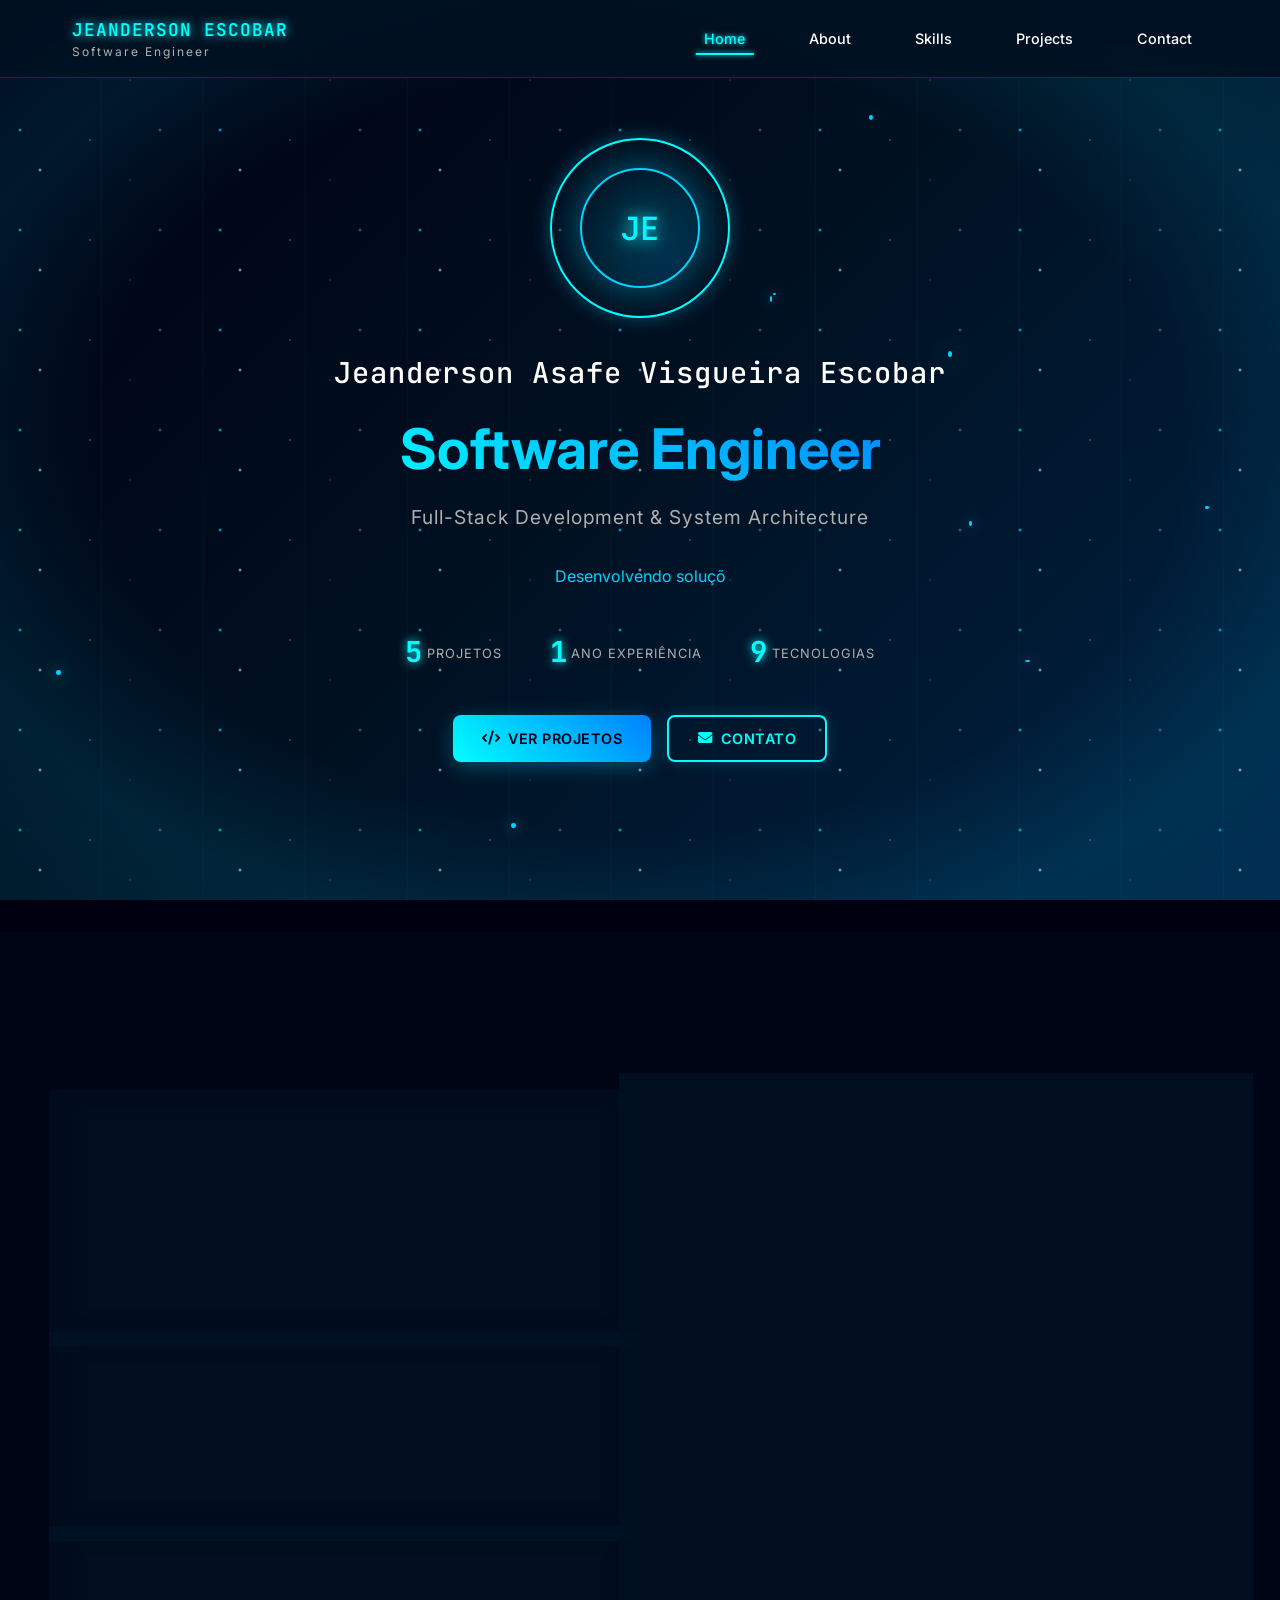
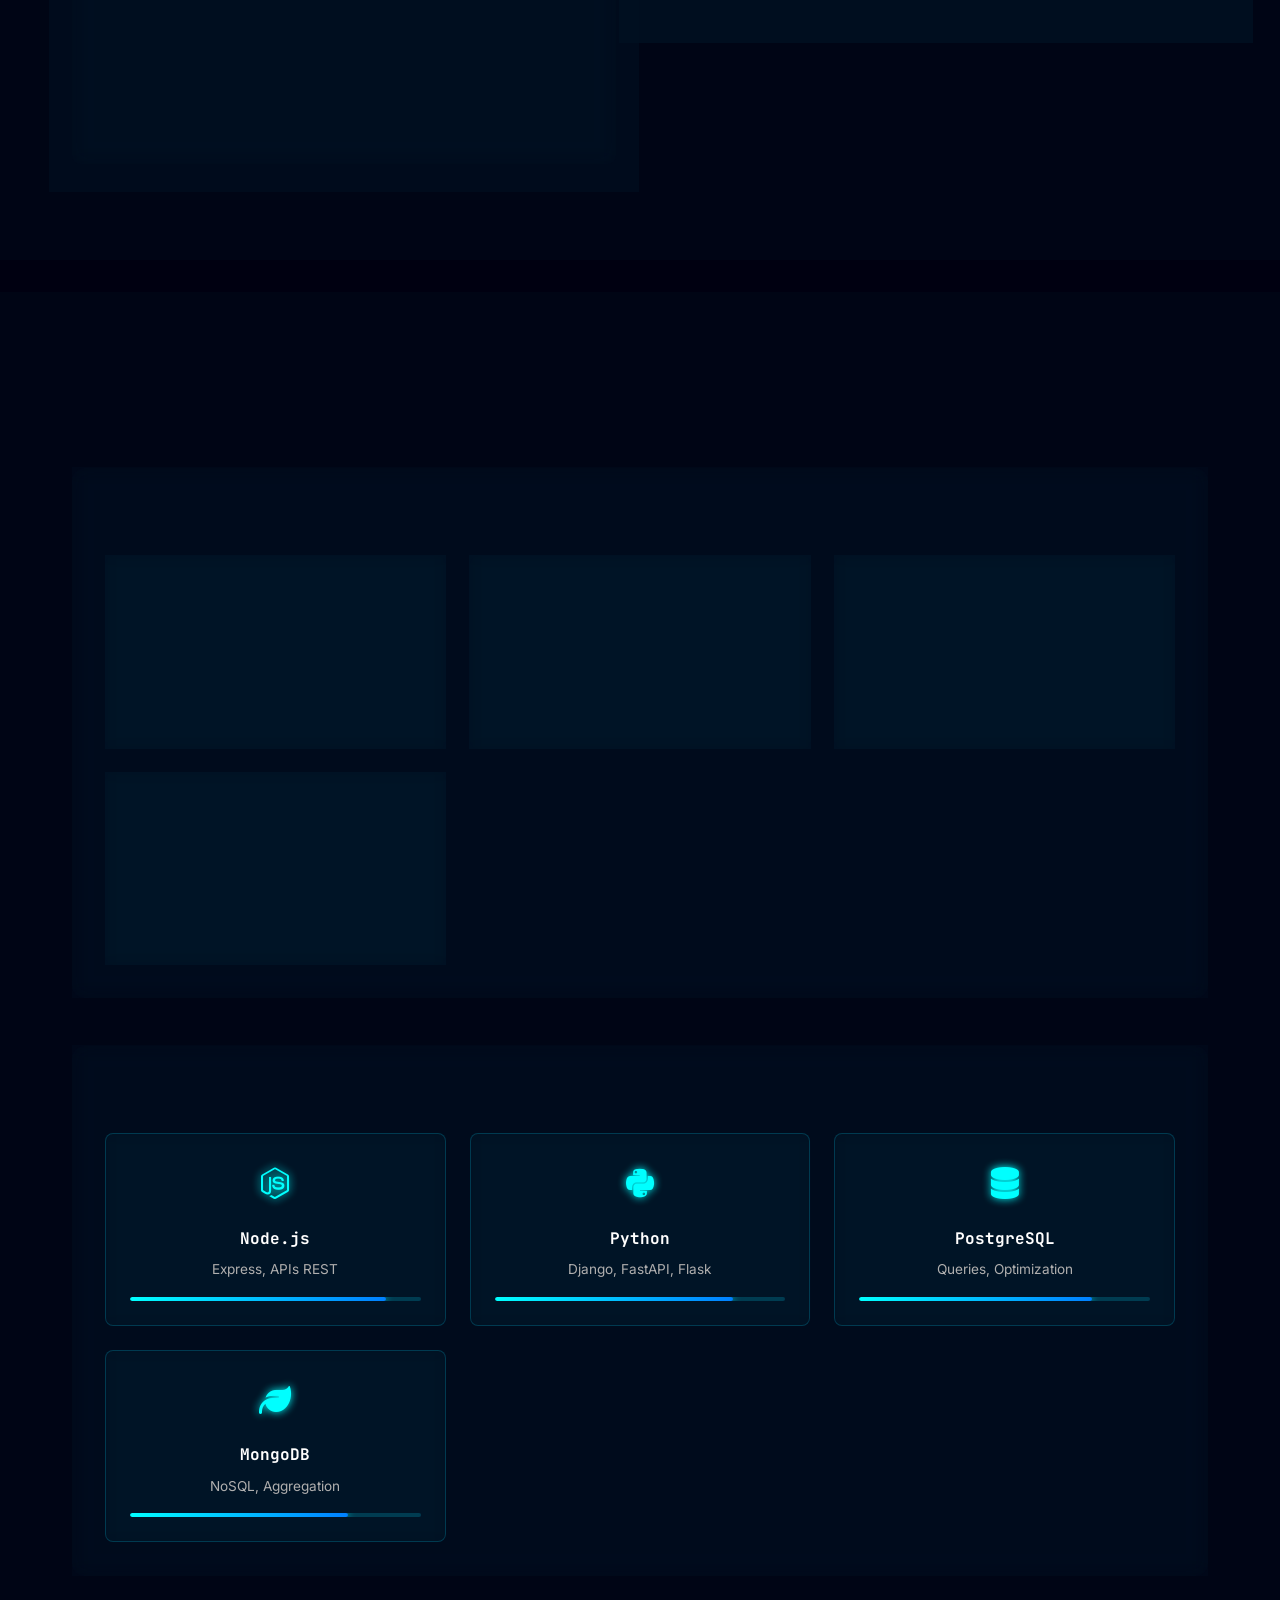
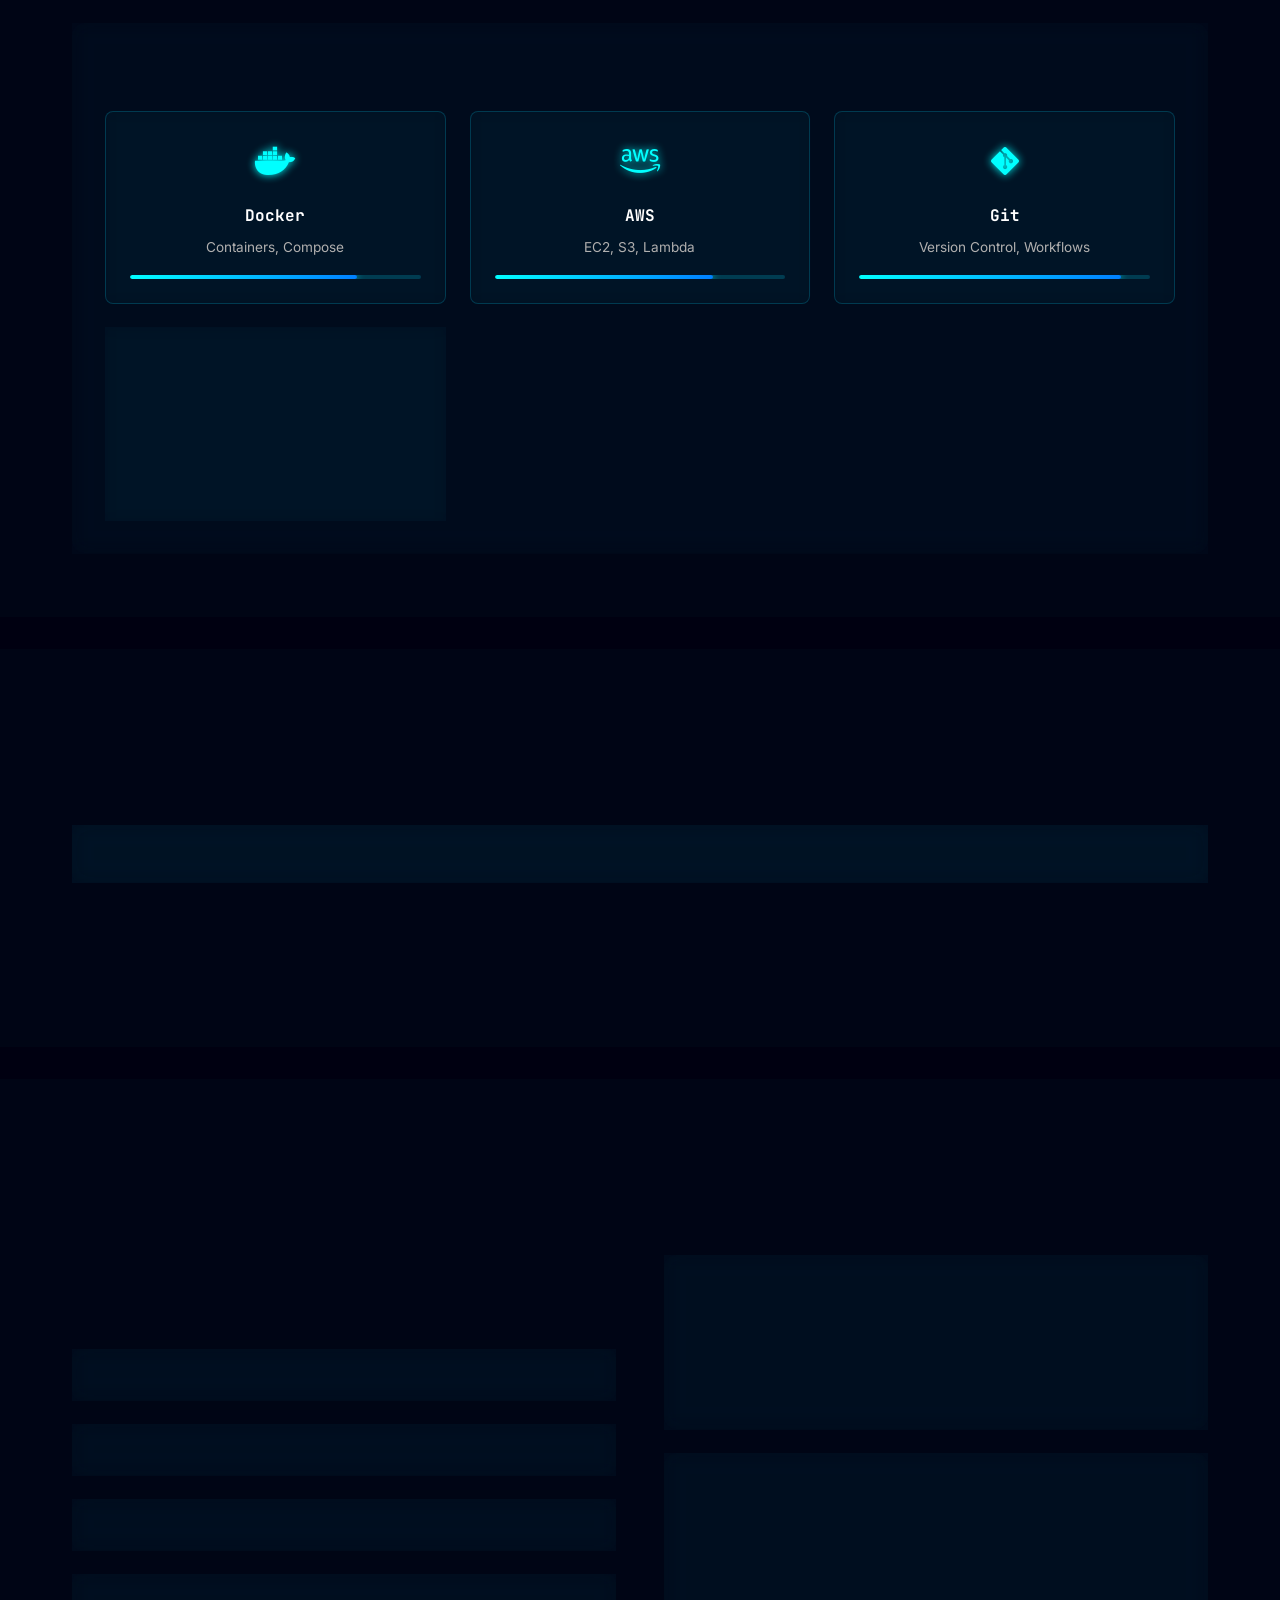
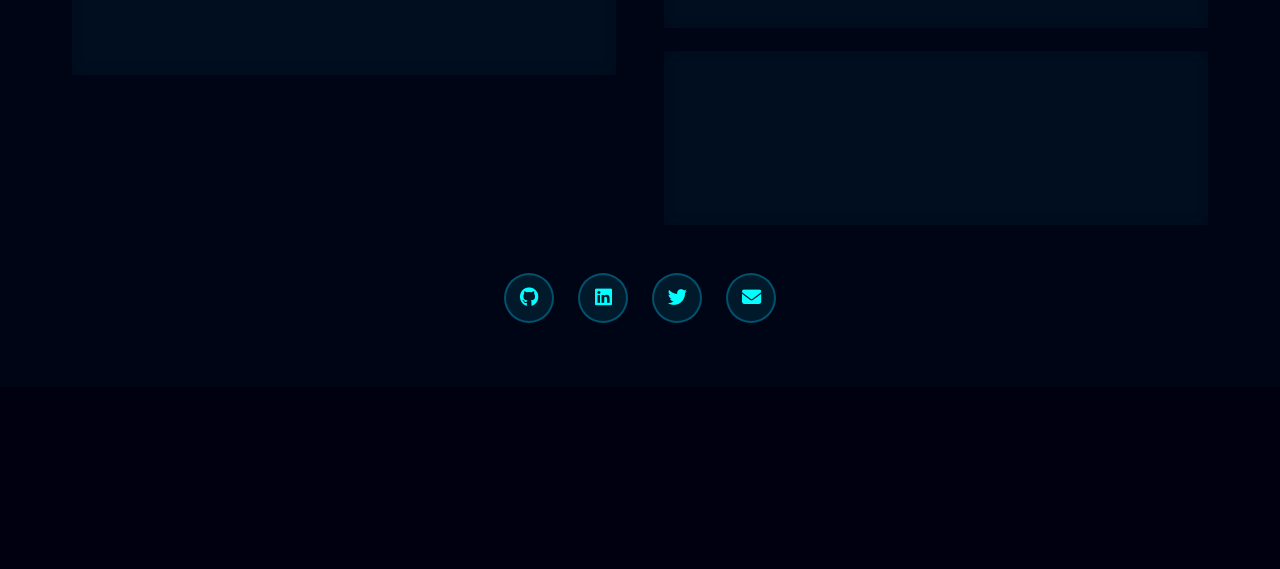
==== index.html @ a7694b0b "portfolio" ====
<!DOCTYPE html>
<html lang="pt-BR">
<head>
    <meta charset="UTF-8">
    <meta name="viewport" content="width=device-width, initial-scale=1.0">
    <title>Jeanderson Escobar - Engenheiro de Software</title>
    <link href="https://fonts.googleapis.com/css2?family=Inter:wght@300;400;500;600;700&family=JetBrains+Mono:wght@400;500;600&display=swap" rel="stylesheet">
    <link rel="stylesheet" href="https://cdnjs.cloudflare.com/ajax/libs/font-awesome/6.4.0/css/all.min.css">
    <link href="https://unpkg.com/aos@2.3.1/dist/aos.css" rel="stylesheet">
    <link rel="stylesheet" href="styles.css">
</head>
<body>
    <!-- Light Speed Background -->
    <div id="light-speed-bg">
        <div class="light-rays"></div>
        <div class="light-particles"></div>
        <div class="speed-lines"></div>
    </div>
    
    <!-- Navigation -->
    <nav class="navbar" id="navbar">
        <div class="nav-container">
            <div class="nav-logo" data-aos="fade-right">
                <span class="logo-text">JEANDERSON ESCOBAR</span>
                <span class="logo-subtitle">Software Engineer</span>
            </div>
            <ul class="nav-menu" id="nav-menu">
                <li><a href="#home" class="nav-link active">Home</a></li>
                <li><a href="#about" class="nav-link">About</a></li>
                <li><a href="#skills" class="nav-link">Skills</a></li>
                <li><a href="#projects" class="nav-link">Projects</a></li>
                <li><a href="#contact" class="nav-link">Contact</a></li>
            </ul>
            <div class="hamburger" id="hamburger">
                <span></span>
                <span></span>
                <span></span>
            </div>
        </div>
    </nav>

    <!-- Hero Section -->
    <section id="home" class="hero">
        <div class="hero-content">
            <div class="hero-avatar" data-aos="zoom-in" data-aos-duration="1000">
                <div class="avatar-ring"></div>
                <div class="avatar-core">JE</div>
                <div class="avatar-glow"></div>
            </div>
            <h1 class="hero-title">
                <span class="hero-name" data-aos="fade-up" data-aos-delay="200">Jeanderson Asafe Visgueira Escobar</span>
                <span class="hero-role" data-aos="fade-up" data-aos-delay="400">Software Engineer</span>
                <span class="hero-specialization" data-aos="fade-up" data-aos-delay="600">Full-Stack Development & System Architecture</span>
            </h1>
            <div class="hero-description" data-aos="fade-up" data-aos-delay="800">
                <p class="typing-text" id="typing-text">Desenvolvendo soluções escaláveis e inovadoras...</p>
            </div>
            <div class="hero-stats" data-aos="fade-up" data-aos-delay="1000">
                <div class="stat-item">
                    <span class="stat-number" data-target="5">0</span>
                    <span class="stat-label">Projetos</span>
                </div>
                <div class="stat-item">
                    <span class="stat-number" data-target="1">0</span>
                    <span class="stat-label">Ano Experiência</span>
                </div>
                <div class="stat-item">
                    <span class="stat-number" data-target="10">0</span>
                    <span class="stat-label">Tecnologias</span>
                </div>
            </div>
            <div class="hero-buttons" data-aos="fade-up" data-aos-delay="1200">
                <button class="btn btn-primary" onclick="scrollToSection('projects')">
                    <i class="fas fa-code"></i>
                    Ver Projetos
                </button>
                <button class="btn btn-secondary" onclick="scrollToSection('contact')">
                    <i class="fas fa-envelope"></i>
                    Contato
                </button>
            </div>
        </div>
    </section>

    <!-- About Section -->
    <section id="about" class="section">
        <div class="container">
            <h2 class="section-title" data-aos="fade-up">Sobre Mim</h2>
            <div class="about-content">
                <div class="about-text">
                    <div class="text-block" data-aos="fade-right" data-aos-delay="100">
                        <h3>Engenheiro de Software</h3>
                        <p> Aluno de Engenharia de Software, com foco em desenvolvimento full-stack e arquitetura de sistemas. Apaixonado por resolver problemas reais por meio de soluções eficientes, escaláveis e bem estruturadas. Em constante evolução, buscando aplicar na prática os conhecimentos adquiridos na graduação.</p>
                    </div>
                    <div class="text-block" data-aos="fade-right" data-aos-delay="200">
                        <h3>Metodologias & Práticas</h3>
                        <p>Aplicação de metodologias ágeis, clean code, design patterns, e princípios SOLID. Experiência com DevOps, CI/CD, testes automatizados e documentação técnica.</p>
                    </div>
                    <div class="text-block" data-aos="fade-right" data-aos-delay="300">
                        <h3>Foco em Qualidade</h3>
                        <ul class="principle-list">
                            <li><i class="fas fa-check"></i> Código limpo e manutenível</li>
                            <li><i class="fas fa-check"></i> Arquitetura escalável</li>
                            <li><i class="fas fa-check"></i> Performance otimizada</li>
                            <li><i class="fas fa-check"></i> Experiência do usuário</li>
                        </ul>
                    </div>
                </div>
                <div class="about-visual" data-aos="fade-left" data-aos-delay="400">
                    <div class="code-preview">
                        <div class="code-header">
                            <div class="code-dots">
                                <span></span>
                                <span></span>
                                <span></span>
                            </div>
                            <span class="code-title">software-engineer.js</span>
                        </div>
                        <div class="code-content">
                            <pre><code>class SoftwareEngineer {
  constructor() {
    this.name = "Jeanderson Escobar";
    this.role = "Full-Stack Developer";
    this.education = "Engenharia de Software";
  }

  getSkills() {
    return [
      "JavaScript", "TypeScript", "Python",
      "React", "Node.js", "Docker",
      "AWS", "PostgreSQL", "MongoDB"
    ];
  }

  buildSolutions() {
    return "Scalable & Efficient Systems";
  }
}</code></pre>
                        </div>
                    </div>
                </div>
            </div>
        </div>
    </section>

    <!-- Skills Section -->
    <section id="skills" class="section">
        <div class="container">
            <h2 class="section-title" data-aos="fade-up">Habilidades Técnicas</h2>
            
            <div class="skills-categories">
                <div class="skill-category" data-aos="fade-up" data-aos-delay="100">
                    <h3 class="category-title">Frontend Development</h3>
                    <div class="skills-grid">
                        <div class="skill-card" data-level="90" data-aos="flip-left" data-aos-delay="200">
                            <div class="skill-icon">
                                <i class="fab fa-js-square"></i>
                            </div>
                            <h4>JavaScript</h4>
                            <p>ES6+, DOM, Async/Await</p>
                            <div class="skill-level">
                                <div class="level-bar" data-level="90"></div>
                            </div>
                        </div>
                        <div class="skill-card" data-level="85" data-aos="flip-left" data-aos-delay="300">
                            <div class="skill-icon">
                                <i class="fab fa-react"></i>
                            </div>
                            <h4>React</h4>
                            <p>Hooks, Context, Redux</p>
                            <div class="skill-level">
                                <div class="level-bar" data-level="85"></div>
                            </div>
                        </div>
                        <div class="skill-card" data-level="80" data-aos="flip-left" data-aos-delay="400">
                            <div class="skill-icon">
                                <i class="fab fa-vuejs"></i>
                            </div>
                            <h4>Vue.js</h4>
                            <p>Composition API, Vuex</p>
                            <div class="skill-level">
                                <div class="level-bar" data-level="80"></div>
                            </div>
                        </div>
                        <div class="skill-card" data-level="85" data-aos="flip-left" data-aos-delay="500">
                            <div class="skill-icon">
                                <i class="fab fa-css3-alt"></i>
                            </div>
                            <h4>CSS/SCSS</h4>
                            <p>Flexbox, Grid, Animations</p>
                            <div class="skill-level">
                                <div class="level-bar" data-level="85"></div>
                            </div>
                        </div>
                    </div>
                </div>

                <div class="skill-category" data-aos="fade-up" data-aos-delay="200">
                    <h3 class="category-title">Backend Development</h3>
                    <div class="skills-grid">
                        <div class="skill-card" data-level="88" data-aos="flip-right" data-aos-delay="300">
                            <div class="skill-icon">
                                <i class="fab fa-node-js"></i>
                            </div>
                            <h4>Node.js</h4>
                            <p>Express, APIs REST</p>
                            <div class="skill-level">
                                <div class="level-bar" data-level="88"></div>
                            </div>
                        </div>
                        <div class="skill-card" data-level="82" data-aos="flip-right" data-aos-delay="400">
                            <div class="skill-icon">
                                <i class="fab fa-python"></i>
                            </div>
                            <h4>Python</h4>
                            <p>Django, FastAPI, Flask</p>
                            <div class="skill-level">
                                <div class="level-bar" data-level="82"></div>
                            </div>
                        </div>
                        <div class="skill-card" data-level="80" data-aos="flip-right" data-aos-delay="500">
                            <div class="skill-icon">
                                <i class="fas fa-database"></i>
                            </div>
                            <h4>PostgreSQL</h4>
                            <p>Queries, Optimization</p>
                            <div class="skill-level">
                                <div class="level-bar" data-level="80"></div>
                            </div>
                        </div>
                        <div class="skill-card" data-level="75" data-aos="flip-right" data-aos-delay="600">
                            <div class="skill-icon">
                                <i class="fas fa-leaf"></i>
                            </div>
                            <h4>MongoDB</h4>
                            <p>NoSQL, Aggregation</p>
                            <div class="skill-level">
                                <div class="level-bar" data-level="75"></div>
                            </div>
                        </div>
                    </div>
                </div>

                <div class="skill-category" data-aos="fade-up" data-aos-delay="300">
                    <h3 class="category-title">DevOps & Tools</h3>
                    <div class="skills-grid">
                        <div class="skill-card" data-level="78" data-aos="zoom-in" data-aos-delay="400">
                            <div class="skill-icon">
                                <i class="fab fa-docker"></i>
                            </div>
                            <h4>Docker</h4>
                            <p>Containers, Compose</p>
                            <div class="skill-level">
                                <div class="level-bar" data-level="78"></div>
                            </div>
                        </div>
                        <div class="skill-card" data-level="75" data-aos="zoom-in" data-aos-delay="500">
                            <div class="skill-icon">
                                <i class="fab fa-aws"></i>
                            </div>
                            <h4>AWS</h4>
                            <p>EC2, S3, Lambda</p>
                            <div class="skill-level">
                                <div class="level-bar" data-level="75"></div>
                            </div>
                        </div>
                        <div class="skill-card" data-level="90" data-aos="zoom-in" data-aos-delay="600">
                            <div class="skill-icon">
                                <i class="fab fa-git-alt"></i>
                            </div>
                            <h4>Git</h4>
                            <p>Version Control, Workflows</p>
                            <div class="skill-level">
                                <div class="level-bar" data-level="90"></div>
                            </div>
                        </div>
                        <div class="skill-card" data-level="70" data-aos="zoom-in" data-aos-delay="700">
                            <div class="skill-icon">
                                <i class="fas fa-cogs"></i>
                            </div>
                            <h4>CI/CD</h4>
                            <p>GitHub Actions, Jenkins</p>
                            <div class="skill-level">
                                <div class="level-bar" data-level="70"></div>
                            </div>
                        </div>
                    </div>
                </div>
            </div>
        </div>
    </section>

    <!-- Projects Section -->
    <section id="projects" class="section">
        <div class="container">
            <h2 class="section-title" data-aos="fade-up">Meus Projetos</h2>
            
            <div class="github-status" id="github-status" data-aos="fade-up" data-aos-delay="100">
                <div class="status-indicator">
                    <i class="fab fa-github"></i>
                    <span id="status-text">🚀 Conectando com o GitHub...</span>
                </div>
            </div>

            <div class="project-filters" data-aos="fade-up" data-aos-delay="200">
                <button class="filter-btn active" data-filter="all">Todos os Projetos</button>
                <div id="language-filters"></div>
            </div>

            <div class="projects-grid" id="projects-grid">
                <!-- Projects will be loaded here -->
            </div>

            <div class="loading-spinner" id="loading-spinner">
                <div class="spinner"></div>
                <p>Carregando projetos...</p>
            </div>
        </div>
    </section>

    <!-- Contact Section -->
    <section id="contact" class="section">
        <div class="container">
            <h2 class="section-title" data-aos="fade-up">Entre em Contato</h2>
            <div class="contact-content">
                <div class="contact-form-container" data-aos="fade-right" data-aos-delay="200">
                    <div class="form-header">
                        <h3>Vamos conversar sobre seu projeto</h3>
                        <p>Estou sempre interessado em novos desafios e oportunidades de colaboração.</p>
                    </div>
                    <form class="contact-form" id="contact-form">
                        <div class="form-group">
                            <input type="text" id="name" name="name" required>
                            <label for="name">Nome</label>
                            <div class="input-glow"></div>
                        </div>
                        <div class="form-group">
                            <input type="email" id="email" name="email" required>
                            <label for="email">Email</label>
                            <div class="input-glow"></div>
                        </div>
                        <div class="form-group">
                            <input type="text" id="subject" name="subject" required>
                            <label for="subject">Assunto</label>
                            <div class="input-glow"></div>
                        </div>
                        <div class="form-group">
                            <textarea id="message" name="message" required></textarea>
                            <label for="message">Mensagem</label>
                            <div class="input-glow"></div>
                        </div>
                        <button type="submit" class="btn btn-primary">
                            <i class="fas fa-paper-plane"></i>
                            Enviar Mensagem
                        </button>
                    </form>
                </div>
                <div class="contact-info" data-aos="fade-left" data-aos-delay="400">
                    <div class="contact-card" data-aos="zoom-in" data-aos-delay="500">
                        <div class="card-icon">
                            <i class="fas fa-envelope"></i>
                        </div>
                        <h4>Email</h4>
                        <p>jeandersonescobar14@email.com</p>
                    </div>
                    <div class="contact-card" data-aos="zoom-in" data-aos-delay="600">
                        <div class="card-icon">
                            <i class="fas fa-map-marker-alt"></i>
                        </div>
                        <h4>Localização</h4>
                        <p>Teresina, PI Brasil</p>
                    </div>
                    <div class="contact-card" data-aos="zoom-in" data-aos-delay="700">
                        <div class="card-icon">
                            <i class="fas fa-clock"></i>
                        </div>
                        <h4>Disponibilidade</h4>
                        <p>Segunda a Sexta, 9h às 18h</p>
                    </div>
                </div>
            </div>
            <div class="social-links" data-aos="fade-up" data-aos-delay="800">
                <a href="#" class="social-link" title="GitHub">
                    <i class="fab fa-github"></i>
                </a>
                <a href="#" class="social-link" title="LinkedIn">
                    <i class="fab fa-linkedin"></i>
                </a>
                <a href="#" class="social-link" title="Twitter">
                    <i class="fab fa-twitter"></i>
                </a>
                <a href="#" class="social-link" title="Email">
                    <i class="fas fa-envelope"></i>
                </a>
            </div>
        </div>
    </section>

    <!-- Footer -->
    <footer class="footer" data-aos="fade-up">
        <div class="container">
            <p>&copy; 2024 Jeanderson Escobar. Todos os direitos reservados.</p>
        </div>
    </footer>

    <!-- Scripts -->
    <script src="https://unpkg.com/aos@2.3.1/dist/aos.js"></script>
    <script src="script.js"></script>
</body>
</html>
---- styles.css ----
/* Reset and Base Styles */
* {
  margin: 0;
  padding: 0;
  box-sizing: border-box;
}

:root {
  --primary-blue: #00d4ff;
  --secondary-blue: #0099cc;
  --dark-blue: #001122;
  --neon-blue: #00ffff;
  --electric-blue: #0080ff;
  --deep-space: #000011;
  --star-white: #ffffff;
  --light-speed: #ffffff;
  --speed-gradient: linear-gradient(135deg, #000011 0%, #001122 50%, #002244 100%);
  --text-primary: #ffffff;
  --text-secondary: #b0b0b0;
  --text-accent: #00d4ff;
}

html {
  scroll-behavior: smooth;
}

body {
  font-family: "Inter", sans-serif;
  background: var(--deep-space);
  color: var(--text-primary);
  overflow-x: hidden;
  line-height: 1.6;
  font-size: 16px;
  position: relative;
}

/* Light Speed Background */
#light-speed-bg {
  position: fixed;
  top: 0;
  left: 0;
  width: 100%;
  height: 100%;
  z-index: -1;
  background: var(--speed-gradient);
  overflow: hidden;
}

.light-rays {
  position: absolute;
  top: 50%;
  left: 50%;
  width: 200%;
  height: 200%;
  transform: translate(-50%, -50%);
  background: radial-gradient(
    ellipse at center,
    transparent 0%,
    transparent 30%,
    rgba(0, 212, 255, 0.1) 40%,
    transparent 70%
  );
  animation: lightRaysPulse 4s ease-in-out infinite alternate;
}

@keyframes lightRaysPulse {
  0% {
    transform: translate(-50%, -50%) scale(1) rotate(0deg);
    opacity: 0.3;
  }
  100% {
    transform: translate(-50%, -50%) scale(1.2) rotate(180deg);
    opacity: 0.8;
  }
}

.light-particles {
  position: absolute;
  width: 100%;
  height: 100%;
  background-image: radial-gradient(2px 2px at 20px 30px, #00d4ff, transparent),
    radial-gradient(2px 2px at 40px 70px, rgba(255, 255, 255, 0.8), transparent),
    radial-gradient(1px 1px at 90px 40px, #00ffff, transparent),
    radial-gradient(1px 1px at 130px 80px, rgba(0, 212, 255, 0.6), transparent),
    radial-gradient(2px 2px at 160px 30px, rgba(255, 255, 255, 0.4), transparent);
  background-repeat: repeat;
  background-size: 200px 100px;
  animation: lightParticlesMove 20s linear infinite;
}

@keyframes lightParticlesMove {
  0% {
    transform: translateX(-200px) translateY(-100px);
  }
  100% {
    transform: translateX(calc(100vw + 200px)) translateY(calc(100vh + 100px));
  }
}

.speed-lines {
  position: absolute;
  width: 100%;
  height: 100%;
  background: repeating-linear-gradient(
    90deg,
    transparent,
    transparent 100px,
    rgba(0, 212, 255, 0.03) 101px,
    rgba(0, 212, 255, 0.03) 102px
  );
  animation: speedLinesMove 2s linear infinite;
}

@keyframes speedLinesMove {
  0% {
    transform: translateX(-100px);
  }
  100% {
    transform: translateX(100px);
  }
}

/* Light Speed Effects */
.light-streak {
  position: absolute;
  width: 2px;
  height: 100px;
  background: linear-gradient(to bottom, transparent, #00d4ff, transparent);
  animation: lightStreak 1s linear infinite;
}

@keyframes lightStreak {
  0% {
    transform: translateX(-100vw) translateY(-50px) rotate(45deg);
    opacity: 0;
  }
  50% {
    opacity: 1;
  }
  100% {
    transform: translateX(100vw) translateY(50px) rotate(45deg);
    opacity: 0;
  }
}

/* Navigation */
.navbar {
  position: fixed;
  top: 0;
  width: 100%;
  background: rgba(0, 17, 34, 0.95);
  backdrop-filter: blur(20px);
  border-bottom: 1px solid rgba(0, 212, 255, 0.2);
  z-index: 1000;
  transition: all 0.3s ease;
}

.navbar.scrolled {
  background: rgba(0, 17, 34, 0.98);
  box-shadow: 0 5px 30px rgba(0, 212, 255, 0.1);
}

.nav-container {
  max-width: 1200px;
  margin: 0 auto;
  padding: 1rem 2rem;
  display: flex;
  justify-content: space-between;
  align-items: center;
}

.nav-logo {
  display: flex;
  flex-direction: column;
  align-items: flex-start;
}

.logo-text {
  font-family: "JetBrains Mono", monospace;
  font-size: 1.1rem;
  font-weight: 600;
  color: var(--neon-blue);
  text-shadow: 0 0 10px var(--neon-blue);
  letter-spacing: 1px;
}

.logo-subtitle {
  font-size: 0.75rem;
  color: var(--text-secondary);
  letter-spacing: 2px;
  margin-top: -2px;
}

.nav-menu {
  display: flex;
  list-style: none;
  gap: 2rem;
}

.nav-link {
  color: var(--text-primary);
  text-decoration: none;
  font-weight: 500;
  font-size: 0.9rem;
  position: relative;
  transition: all 0.3s ease;
  padding: 0.5rem 1rem;
}

.nav-link:hover,
.nav-link.active {
  color: var(--neon-blue);
  text-shadow: 0 0 5px var(--neon-blue);
}

.nav-link::after {
  content: "";
  position: absolute;
  bottom: 0;
  left: 50%;
  width: 0;
  height: 2px;
  background: var(--neon-blue);
  transition: all 0.3s ease;
  transform: translateX(-50%);
  box-shadow: 0 0 5px var(--neon-blue);
}

.nav-link:hover::after,
.nav-link.active::after {
  width: 80%;
}

.hamburger {
  display: none;
  flex-direction: column;
  cursor: pointer;
}

.hamburger span {
  width: 25px;
  height: 2px;
  background: var(--neon-blue);
  margin: 3px 0;
  transition: 0.3s;
  box-shadow: 0 0 5px var(--neon-blue);
}

/* Hero Section */
.hero {
  min-height: 100vh;
  display: flex;
  align-items: center;
  justify-content: center;
  position: relative;
  background: transparent;
}

.hero-content {
  text-align: center;
  max-width: 900px;
  padding: 0 2rem;
  z-index: 2;
}

.hero-avatar {
  position: relative;
  width: 180px;
  height: 180px;
  margin: 0 auto 2rem;
}

.avatar-ring {
  position: absolute;
  top: 0;
  left: 0;
  width: 100%;
  height: 100%;
  border: 2px solid var(--neon-blue);
  border-radius: 50%;
  animation: rotate 10s linear infinite;
  box-shadow: 0 0 20px rgba(0, 212, 255, 0.3);
}

.avatar-core {
  position: absolute;
  top: 50%;
  left: 50%;
  transform: translate(-50%, -50%);
  width: 120px;
  height: 120px;
  background: var(--speed-gradient);
  border-radius: 50%;
  display: flex;
  align-items: center;
  justify-content: center;
  font-family: "JetBrains Mono", monospace;
  font-size: 2rem;
  font-weight: 600;
  color: var(--neon-blue);
  text-shadow: 0 0 15px var(--neon-blue);
  border: 2px solid var(--primary-blue);
  box-shadow: 0 0 30px rgba(0, 212, 255, 0.3);
}

.avatar-glow {
  position: absolute;
  top: -10px;
  left: -10px;
  width: calc(100% + 20px);
  height: calc(100% + 20px);
  border-radius: 50%;
  background: radial-gradient(circle, rgba(0, 212, 255, 0.2) 0%, transparent 70%);
  animation: avatarGlow 3s ease-in-out infinite alternate;
}

@keyframes avatarGlow {
  0% {
    transform: scale(1);
    opacity: 0.5;
  }
  100% {
    transform: scale(1.1);
    opacity: 0.8;
  }
}

@keyframes rotate {
  from {
    transform: rotate(0deg);
  }
  to {
    transform: rotate(360deg);
  }
}

.hero-title {
  margin-bottom: 1.5rem;
}

.hero-name {
  display: block;
  font-family: "JetBrains Mono", monospace;
  font-size: clamp(1.2rem, 3vw, 1.8rem);
  font-weight: 500;
  color: var(--text-primary);
  margin-bottom: 0.5rem;
  letter-spacing: 1px;
}

.hero-role {
  display: block;
  font-size: clamp(2rem, 5vw, 3.5rem);
  font-weight: 700;
  background: linear-gradient(45deg, var(--neon-blue), var(--electric-blue));
  -webkit-background-clip: text;
  -webkit-text-fill-color: transparent;
  background-clip: text;
  margin-bottom: 0.5rem;
  animation: titleGlow 3s ease-in-out infinite alternate;
}

.hero-specialization {
  display: block;
  font-size: clamp(0.9rem, 2vw, 1.2rem);
  color: var(--text-secondary);
  font-weight: 400;
  letter-spacing: 1px;
}

@keyframes titleGlow {
  0% {
    filter: brightness(1);
  }
  100% {
    filter: brightness(1.2);
  }
}

.hero-description {
  margin-bottom: 2rem;
  height: 40px;
  display: flex;
  align-items: center;
  justify-content: center;
}

.typing-text {
  font-size: 1rem;
  color: var(--text-accent);
  min-height: 1.5em;
}

.hero-stats {
  display: flex;
  justify-content: center;
  gap: 3rem;
  margin-bottom: 2.5rem;
}

.stat-item {
  text-align: center;
}

.stat-number {
  display: block;
  font-family: "JetBrains Mono", monospace;
  font-size: 1.8rem;
  font-weight: 700;
  color: var(--neon-blue);
  text-shadow: 0 0 10px var(--neon-blue);
}

.stat-label {
  display: block;
  font-size: 0.8rem;
  color: var(--text-secondary);
  text-transform: uppercase;
  letter-spacing: 1px;
  margin-top: 0.25rem;
}

.hero-buttons {
  display: flex;
  gap: 1rem;
  justify-content: center;
  flex-wrap: wrap;
}

.btn {
  padding: 0.8rem 1.8rem;
  border: none;
  border-radius: 8px;
  font-family: "Inter", sans-serif;
  font-weight: 600;
  font-size: 0.9rem;
  text-transform: uppercase;
  letter-spacing: 0.5px;
  cursor: pointer;
  transition: all 0.3s ease;
  position: relative;
  overflow: hidden;
  display: flex;
  align-items: center;
  gap: 0.5rem;
  text-decoration: none;
}

.btn-primary {
  background: linear-gradient(45deg, var(--neon-blue), var(--electric-blue));
  color: var(--deep-space);
  box-shadow: 0 5px 20px rgba(0, 212, 255, 0.3);
}

.btn-primary:hover {
  transform: translateY(-2px);
  box-shadow: 0 8px 25px rgba(0, 212, 255, 0.4);
}

.btn-secondary {
  background: transparent;
  color: var(--neon-blue);
  border: 2px solid var(--neon-blue);
  box-shadow: 0 0 15px rgba(0, 212, 255, 0.2);
}

.btn-secondary:hover {
  background: var(--neon-blue);
  color: var(--deep-space);
  box-shadow: 0 0 20px rgba(0, 212, 255, 0.4);
}

/* Sections */
.section {
  padding: 4rem 0;
  position: relative;
  background: rgba(0, 17, 34, 0.3);
  backdrop-filter: blur(10px);
  margin: 2rem 0;
}

.container {
  max-width: 1200px;
  margin: 0 auto;
  padding: 0 2rem;
}

.section-title {
  text-align: center;
  margin-bottom: 3rem;
  font-family: "JetBrains Mono", monospace;
  font-size: clamp(1.8rem, 3.5vw, 2.5rem);
  font-weight: 600;
  background: linear-gradient(45deg, var(--neon-blue), var(--electric-blue));
  -webkit-background-clip: text;
  -webkit-text-fill-color: transparent;
  background-clip: text;
}

/* About Section */
.about-content {
  display: grid;
  grid-template-columns: 1fr 1fr;
  gap: 3rem;
  align-items: start;
}

.text-block {
  margin-bottom: 2rem;
  padding: 1.5rem;
  background: rgba(0, 212, 255, 0.03);
  border-left: 3px solid var(--neon-blue);
  border-radius: 8px;
  box-shadow: 0 5px 15px rgba(0, 212, 255, 0.05);
  backdrop-filter: blur(10px);
}

.text-block h3 {
  font-family: "JetBrains Mono", monospace;
  color: var(--neon-blue);
  margin-bottom: 0.8rem;
  font-size: 1.1rem;
  font-weight: 600;
}

.text-block p {
  color: var(--text-secondary);
  line-height: 1.6;
  font-size: 0.95rem;
}

.principle-list {
  list-style: none;
  padding: 0;
}

.principle-list li {
  margin: 0.6rem 0;
  display: flex;
  align-items: center;
  gap: 0.8rem;
  color: var(--text-secondary);
  font-size: 0.9rem;
}

.principle-list i {
  color: var(--neon-blue);
  text-shadow: 0 0 5px var(--neon-blue);
  font-size: 0.8rem;
}

/* Code Preview */
.code-preview {
  background: rgba(0, 17, 34, 0.8);
  border-radius: 12px;
  overflow: hidden;
  border: 1px solid rgba(0, 212, 255, 0.2);
  box-shadow: 0 10px 30px rgba(0, 212, 255, 0.1);
  backdrop-filter: blur(15px);
}

.code-header {
  background: rgba(0, 212, 255, 0.1);
  padding: 0.8rem 1rem;
  display: flex;
  align-items: center;
  gap: 1rem;
}

.code-dots {
  display: flex;
  gap: 0.4rem;
}

.code-dots span {
  width: 8px;
  height: 8px;
  border-radius: 50%;
  background: var(--text-secondary);
}

.code-dots span:nth-child(1) {
  background: #ff5f56;
}
.code-dots span:nth-child(2) {
  background: #ffbd2e;
}
.code-dots span:nth-child(3) {
  background: #27ca3f;
}

.code-title {
  font-family: "JetBrains Mono", monospace;
  font-size: 0.8rem;
  color: var(--text-secondary);
}

.code-content {
  padding: 1.5rem;
}

.code-content pre {
  margin: 0;
  font-family: "JetBrains Mono", monospace;
  font-size: 0.8rem;
  line-height: 1.5;
  color: var(--text-primary);
}

/* Skills Section */
.skills-categories {
  display: flex;
  flex-direction: column;
  gap: 3rem;
}

.skill-category {
  background: rgba(0, 212, 255, 0.02);
  border-radius: 12px;
  padding: 2rem;
  border: 1px solid rgba(0, 212, 255, 0.1);
  backdrop-filter: blur(10px);
}

.category-title {
  font-family: "JetBrains Mono", monospace;
  font-size: 1.2rem;
  color: var(--neon-blue);
  margin-bottom: 1.5rem;
  text-align: center;
}

.skills-grid {
  display: grid;
  grid-template-columns: repeat(auto-fit, minmax(250px, 1fr));
  gap: 1.5rem;
}

.skill-card {
  background: rgba(0, 212, 255, 0.03);
  border: 1px solid rgba(0, 212, 255, 0.2);
  border-radius: 8px;
  padding: 1.5rem;
  text-align: center;
  transition: all 0.3s ease;
  backdrop-filter: blur(10px);
}

.skill-card:hover {
  transform: translateY(-3px);
  box-shadow: 0 10px 25px rgba(0, 212, 255, 0.15);
  border-color: var(--neon-blue);
}

.skill-card .skill-icon {
  font-size: 2rem;
  color: var(--neon-blue);
  margin-bottom: 1rem;
  text-shadow: 0 0 8px var(--neon-blue);
}

.skill-card h4 {
  font-family: "JetBrains Mono", monospace;
  color: var(--text-primary);
  margin-bottom: 0.5rem;
  font-size: 1rem;
}

.skill-card p {
  color: var(--text-secondary);
  font-size: 0.85rem;
  margin-bottom: 1rem;
}

.skill-level {
  width: 100%;
  height: 4px;
  background: rgba(0, 212, 255, 0.2);
  border-radius: 2px;
  overflow: hidden;
}

.level-bar {
  height: 100%;
  background: linear-gradient(90deg, var(--neon-blue), var(--electric-blue));
  border-radius: 2px;
  width: 0;
  transition: width 2s ease;
  box-shadow: 0 0 8px var(--neon-blue);
}

/* Projects Section */
.github-status {
  text-align: center;
  margin-bottom: 2rem;
  padding: 1rem;
  background: rgba(0, 212, 255, 0.05);
  border-radius: 8px;
  border: 1px solid rgba(0, 212, 255, 0.2);
  backdrop-filter: blur(10px);
}

.status-indicator {
  display: flex;
  align-items: center;
  justify-content: center;
  gap: 1rem;
  color: var(--neon-blue);
  font-size: 0.9rem;
}

.project-filters {
  display: flex;
  justify-content: center;
  gap: 1rem;
  margin-bottom: 2rem;
  flex-wrap: wrap;
}

.filter-btn {
  padding: 0.6rem 1.2rem;
  background: transparent;
  color: var(--primary-blue);
  border: 1px solid var(--primary-blue);
  border-radius: 20px;
  cursor: pointer;
  transition: all 0.3s ease;
  font-family: "Inter", sans-serif;
  font-size: 0.85rem;
  font-weight: 500;
}

.filter-btn:hover,
.filter-btn.active {
  background: var(--neon-blue);
  color: var(--deep-space);
  box-shadow: 0 0 15px rgba(0, 212, 255, 0.3);
}

.projects-grid {
  display: grid;
  grid-template-columns: repeat(auto-fit, minmax(320px, 1fr));
  gap: 1.5rem;
}

.project-card {
  background: rgba(0, 212, 255, 0.03);
  border: 1px solid rgba(0, 212, 255, 0.2);
  border-radius: 12px;
  padding: 1.5rem;
  transition: all 0.3s ease;
  position: relative;
  overflow: hidden;
  backdrop-filter: blur(10px);
}

.project-card:hover {
  transform: translateY(-5px);
  box-shadow: 0 15px 30px rgba(0, 212, 255, 0.2);
  border-color: var(--neon-blue);
}

.project-header {
  display: flex;
  justify-content: space-between;
  align-items: flex-start;
  margin-bottom: 1rem;
}

.project-title {
  font-family: "JetBrains Mono", monospace;
  color: var(--neon-blue);
  font-size: 1.1rem;
  margin-bottom: 0.5rem;
  font-weight: 600;
}

.project-links {
  display: flex;
  gap: 0.5rem;
}

.project-link {
  padding: 0.4rem;
  background: rgba(0, 212, 255, 0.2);
  border-radius: 6px;
  color: var(--neon-blue);
  text-decoration: none;
  transition: all 0.3s ease;
  font-size: 0.9rem;
}

.project-link:hover {
  background: var(--neon-blue);
  color: var(--deep-space);
  box-shadow: 0 0 10px var(--neon-blue);
}

.project-description {
  color: var(--text-secondary);
  margin-bottom: 1rem;
  line-height: 1.6;
  font-size: 0.9rem;
}

.project-topics {
  display: flex;
  flex-wrap: wrap;
  gap: 0.4rem;
  margin-bottom: 1rem;
}

.topic-tag {
  padding: 0.2rem 0.6rem;
  background: rgba(0, 212, 255, 0.2);
  color: var(--neon-blue);
  border-radius: 12px;
  font-size: 0.75rem;
  border: 1px solid rgba(0, 212, 255, 0.3);
}

.project-stats {
  display: flex;
  justify-content: space-between;
  align-items: center;
  font-size: 0.8rem;
  color: var(--text-secondary);
}

.project-meta {
  display: flex;
  gap: 1rem;
}

.stat-item {
  display: flex;
  align-items: center;
  gap: 0.3rem;
}

.language-indicator {
  display: flex;
  align-items: center;
  gap: 0.5rem;
}

.language-dot {
  width: 10px;
  height: 10px;
  border-radius: 50%;
}

.loading-spinner {
  text-align: center;
  padding: 3rem;
  color: var(--primary-blue);
}

.spinner {
  width: 40px;
  height: 40px;
  border: 3px solid rgba(0, 212, 255, 0.3);
  border-top: 3px solid var(--neon-blue);
  border-radius: 50%;
  animation: spin 1s linear infinite;
  margin: 0 auto 1rem;
  box-shadow: 0 0 15px rgba(0, 212, 255, 0.2);
}

@keyframes spin {
  0% {
    transform: rotate(0deg);
  }
  100% {
    transform: rotate(360deg);
  }
}

/* Contact Section */
.contact-content {
  display: grid;
  grid-template-columns: 1fr 1fr;
  gap: 3rem;
  margin-bottom: 3rem;
}

.form-header {
  margin-bottom: 2rem;
}

.form-header h3 {
  font-family: "JetBrains Mono", monospace;
  color: var(--text-primary);
  margin-bottom: 0.5rem;
  font-size: 1.2rem;
}

.form-header p {
  color: var(--text-secondary);
  font-size: 0.9rem;
  line-height: 1.6;
}

.contact-form {
  display: flex;
  flex-direction: column;
  gap: 1.5rem;
}

.form-group {
  position: relative;
}

.form-group input,
.form-group textarea {
  width: 100%;
  padding: 1rem;
  background: rgba(0, 212, 255, 0.03);
  border: 1px solid rgba(0, 212, 255, 0.2);
  border-radius: 8px;
  color: var(--text-primary);
  font-family: "Inter", sans-serif;
  font-size: 0.9rem;
  transition: all 0.3s ease;
  backdrop-filter: blur(10px);
}

.form-group input:focus,
.form-group textarea:focus {
  outline: none;
  border-color: var(--neon-blue);
  box-shadow: 0 0 15px rgba(0, 212, 255, 0.2);
}

.form-group label {
  position: absolute;
  top: 1rem;
  left: 1rem;
  color: var(--text-secondary);
  transition: all 0.3s ease;
  pointer-events: none;
  font-size: 0.9rem;
}

.form-group input:focus + label,
.form-group input:valid + label,
.form-group textarea:focus + label,
.form-group textarea:valid + label {
  top: -0.5rem;
  left: 0.5rem;
  font-size: 0.75rem;
  color: var(--neon-blue);
  background: var(--deep-space);
  padding: 0 0.5rem;
}

.form-group textarea {
  min-height: 100px;
  resize: vertical;
}

.input-glow {
  position: absolute;
  top: 0;
  left: 0;
  width: 100%;
  height: 100%;
  border-radius: 8px;
  background: linear-gradient(45deg, transparent, rgba(0, 212, 255, 0.05), transparent);
  opacity: 0;
  transition: opacity 0.3s ease;
  pointer-events: none;
}

.form-group input:focus ~ .input-glow,
.form-group textarea:focus ~ .input-glow {
  opacity: 1;
}

.contact-info {
  display: flex;
  flex-direction: column;
  gap: 1.5rem;
}

.contact-card {
  background: rgba(0, 212, 255, 0.03);
  border: 1px solid rgba(0, 212, 255, 0.2);
  border-radius: 12px;
  padding: 1.5rem;
  text-align: center;
  transition: all 0.3s ease;
  backdrop-filter: blur(10px);
}

.contact-card:hover {
  transform: translateY(-3px);
  box-shadow: 0 10px 25px rgba(0, 212, 255, 0.15);
  border-color: var(--neon-blue);
}

.card-icon {
  font-size: 2rem;
  color: var(--neon-blue);
  margin-bottom: 1rem;
  text-shadow: 0 0 10px var(--neon-blue);
}

.contact-card h4 {
  font-family: "JetBrains Mono", monospace;
  color: var(--text-primary);
  margin-bottom: 0.5rem;
  font-size: 1rem;
}

.contact-card p {
  color: var(--text-secondary);
  font-size: 0.9rem;
}

.social-links {
  display: flex;
  justify-content: center;
  gap: 1.5rem;
}

.social-link {
  display: flex;
  align-items: center;
  justify-content: center;
  width: 50px;
  height: 50px;
  background: rgba(0, 212, 255, 0.1);
  border: 2px solid rgba(0, 212, 255, 0.3);
  border-radius: 50%;
  color: var(--neon-blue);
  text-decoration: none;
  font-size: 1.2rem;
  transition: all 0.3s ease;
}

.social-link:hover {
  background: var(--neon-blue);
  color: var(--deep-space);
  box-shadow: 0 0 20px rgba(0, 212, 255, 0.4);
  transform: translateY(-3px);
}

/* Footer */
.footer {
  background: rgba(0, 17, 34, 0.8);
  border-top: 1px solid rgba(0, 212, 255, 0.2);
  padding: 2rem 0;
  text-align: center;
  position: relative;
  margin-top: 4rem;
  backdrop-filter: blur(10px);
}

.footer p {
  color: var(--text-secondary);
  font-size: 0.9rem;
}

/* Responsive Design */
@media (max-width: 768px) {
  .nav-menu {
    position: fixed;
    top: 70px;
    left: -100%;
    width: 100%;
    height: calc(100vh - 70px);
    background: rgba(0, 17, 34, 0.98);
    flex-direction: column;
    justify-content: flex-start;
    align-items: center;
    padding-top: 2rem;
    transition: left 0.3s ease;
    backdrop-filter: blur(20px);
  }

  .nav-menu.active {
    left: 0;
  }

  .hamburger {
    display: flex;
  }

  .hero-avatar {
    width: 120px;
    height: 120px;
  }

  .avatar-core {
    width: 80px;
    height: 80px;
    font-size: 1.5rem;
  }

  .hero-stats {
    flex-direction: column;
    gap: 1rem;
  }

  .hero-buttons {
    flex-direction: column;
    align-items: center;
  }

  .about-content {
    grid-template-columns: 1fr;
    gap: 2rem;
  }

  .contact-content {
    grid-template-columns: 1fr;
    gap: 2rem;
  }

  .skills-grid {
    grid-template-columns: 1fr;
  }

  .projects-grid {
    grid-template-columns: 1fr;
  }

  .project-filters {
    flex-direction: column;
    align-items: center;
  }

  .social-links {
    gap: 1rem;
  }

  .social-link {
    width: 45px;
    height: 45px;
    font-size: 1.1rem;
  }
}

/* Custom Scrollbar */
::-webkit-scrollbar {
  width: 6px;
}

::-webkit-scrollbar-track {
  background: var(--deep-space);
}

::-webkit-scrollbar-thumb {
  background: var(--primary-blue);
  border-radius: 3px;
}

::-webkit-scrollbar-thumb:hover {
  background: var(--neon-blue);
}

/* Selection */
::selection {
  background: rgba(0, 212, 255, 0.3);
  color: var(--star-white);
}

/* AOS Custom Animations */
[data-aos="fade-up"] {
  opacity: 0;
  transform: translateY(30px);
  transition: opacity 0.6s ease, transform 0.6s ease;
}

[data-aos="fade-up"].aos-animate {
  opacity: 1;
  transform: translateY(0);
}

[data-aos="fade-right"] {
  opacity: 0;
  transform: translateX(-30px);
  transition: opacity 0.6s ease, transform 0.6s ease;
}

[data-aos="fade-right"].aos-animate {
  opacity: 1;
  transform: translateX(0);
}

[data-aos="fade-left"] {
  opacity: 0;
  transform: translateX(30px);
  transition: opacity 0.6s ease, transform 0.6s ease;
}

[data-aos="fade-left"].aos-animate {
  opacity: 1;
  transform: translateX(0);
}

[data-aos="zoom-in"] {
  opacity: 0;
  transform: scale(0.8);
  transition: opacity 0.6s ease, transform 0.6s ease;
}

[data-aos="zoom-in"].aos-animate {
  opacity: 1;
  transform: scale(1);
}

[data-aos="flip-left"] {
  opacity: 0;
  transform: rotateY(-90deg);
  transition: opacity 0.6s ease, transform 0.6s ease;
}

[data-aos="flip-left"].aos-animate {
  opacity: 1;
  transform: rotateY(0);
}

[data-aos="flip-right"] {
  opacity: 0;
  transform: rotateY(90deg);
  transition: opacity 0.6s ease, transform 0.6s ease;
}

[data-aos="flip-right"].aos-animate {
  opacity: 1;
  transform: rotateY(0);
}
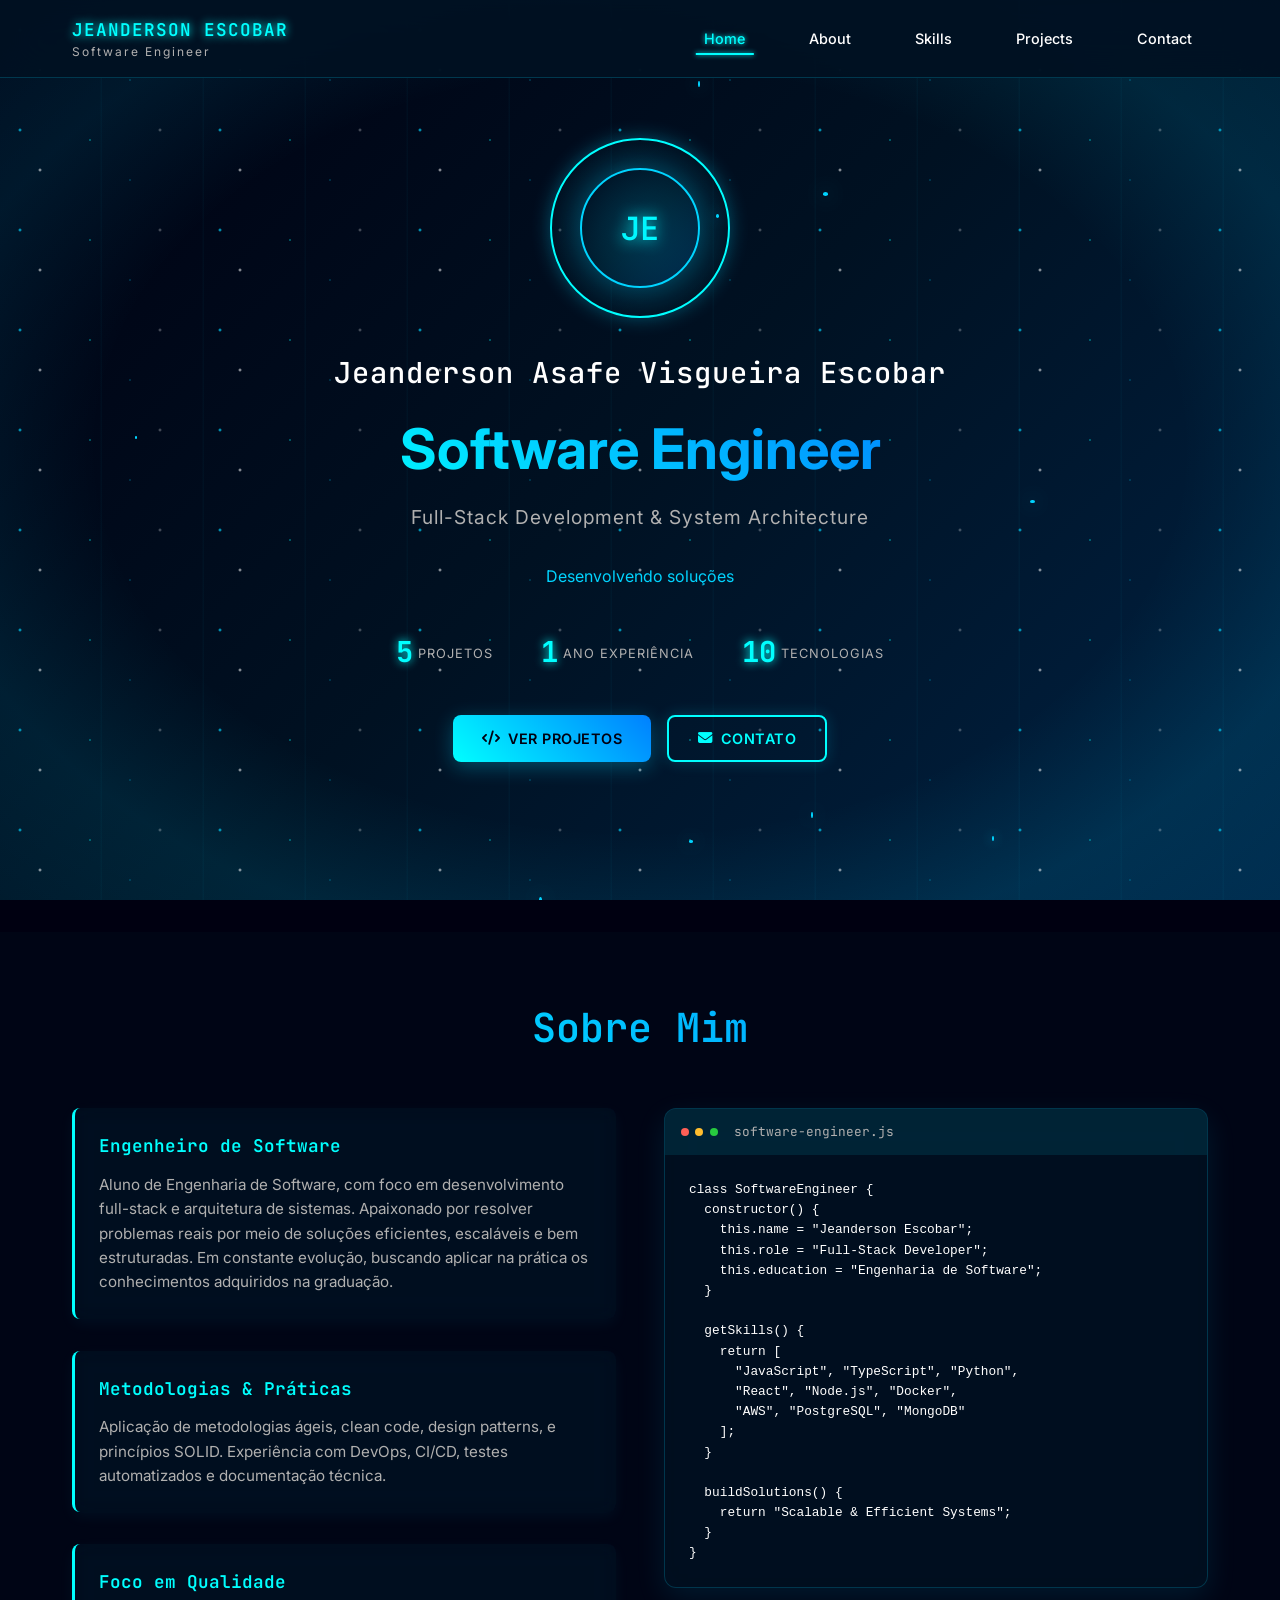
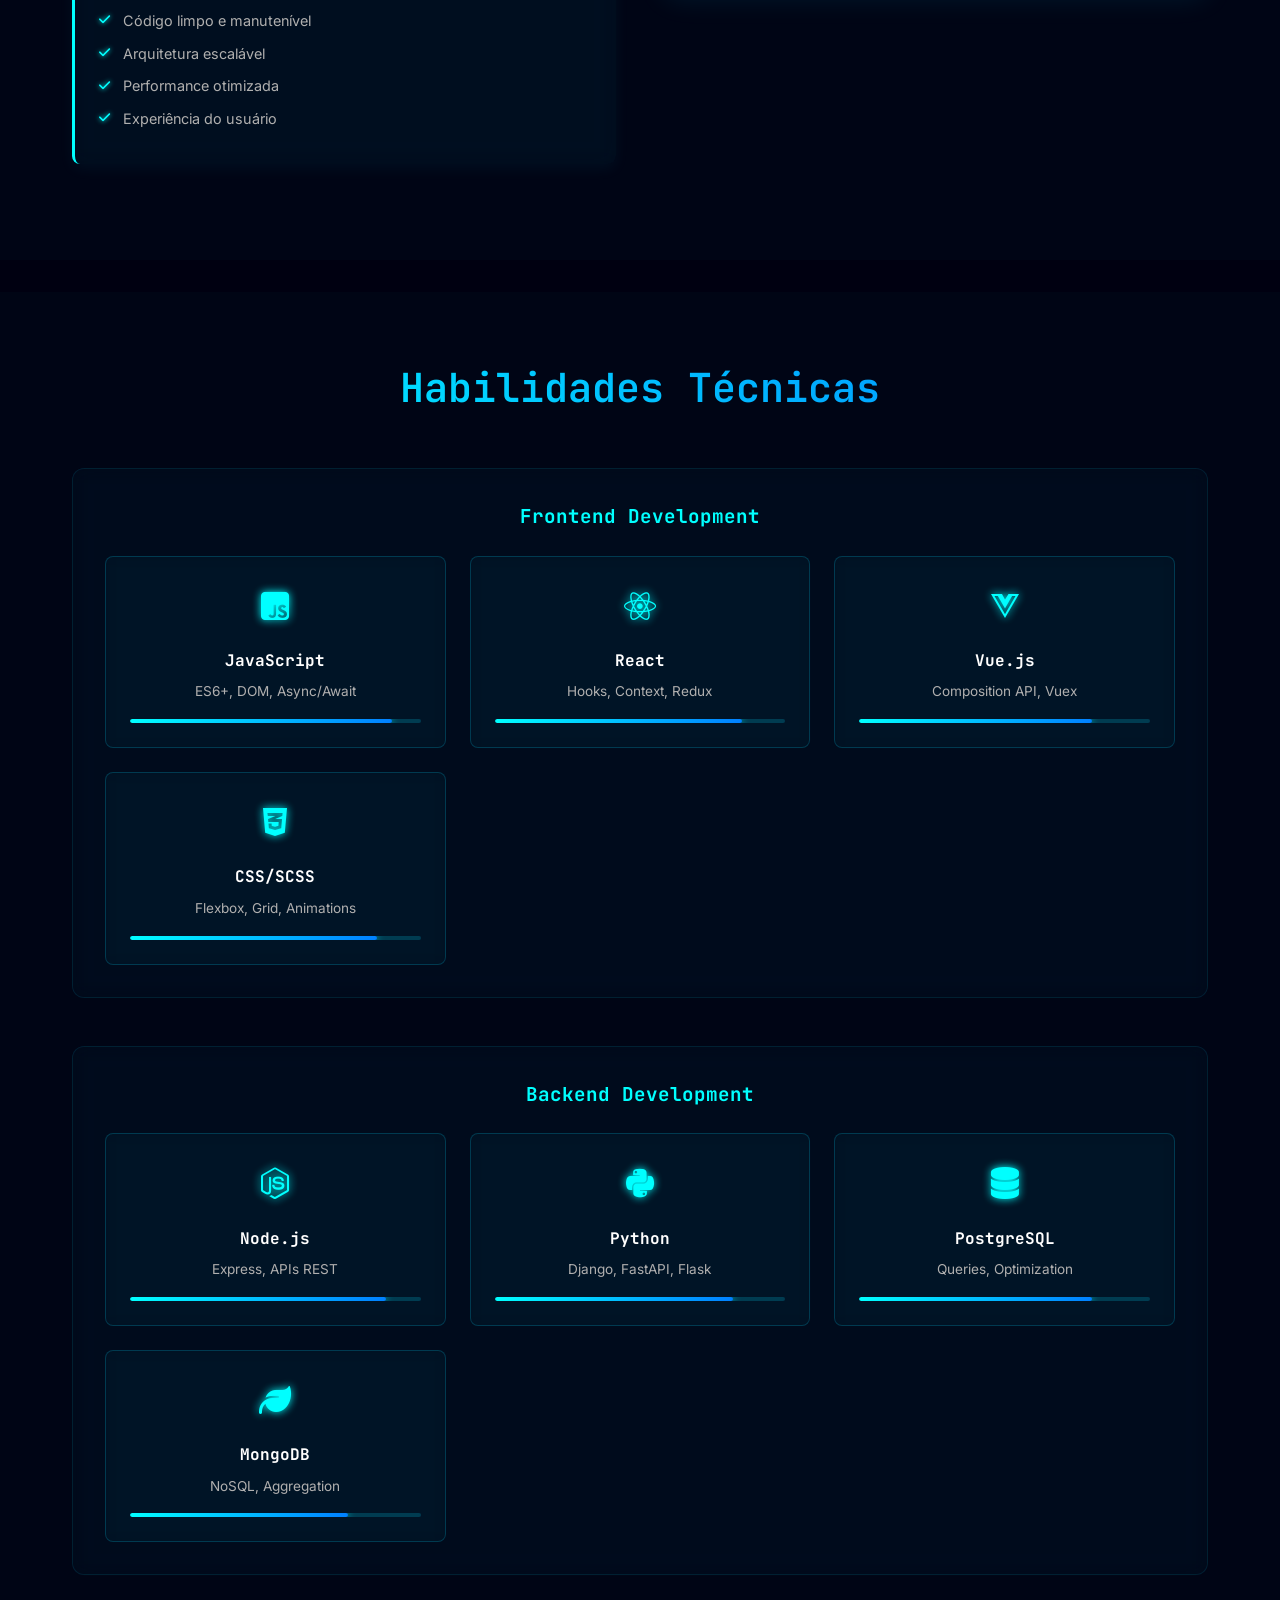
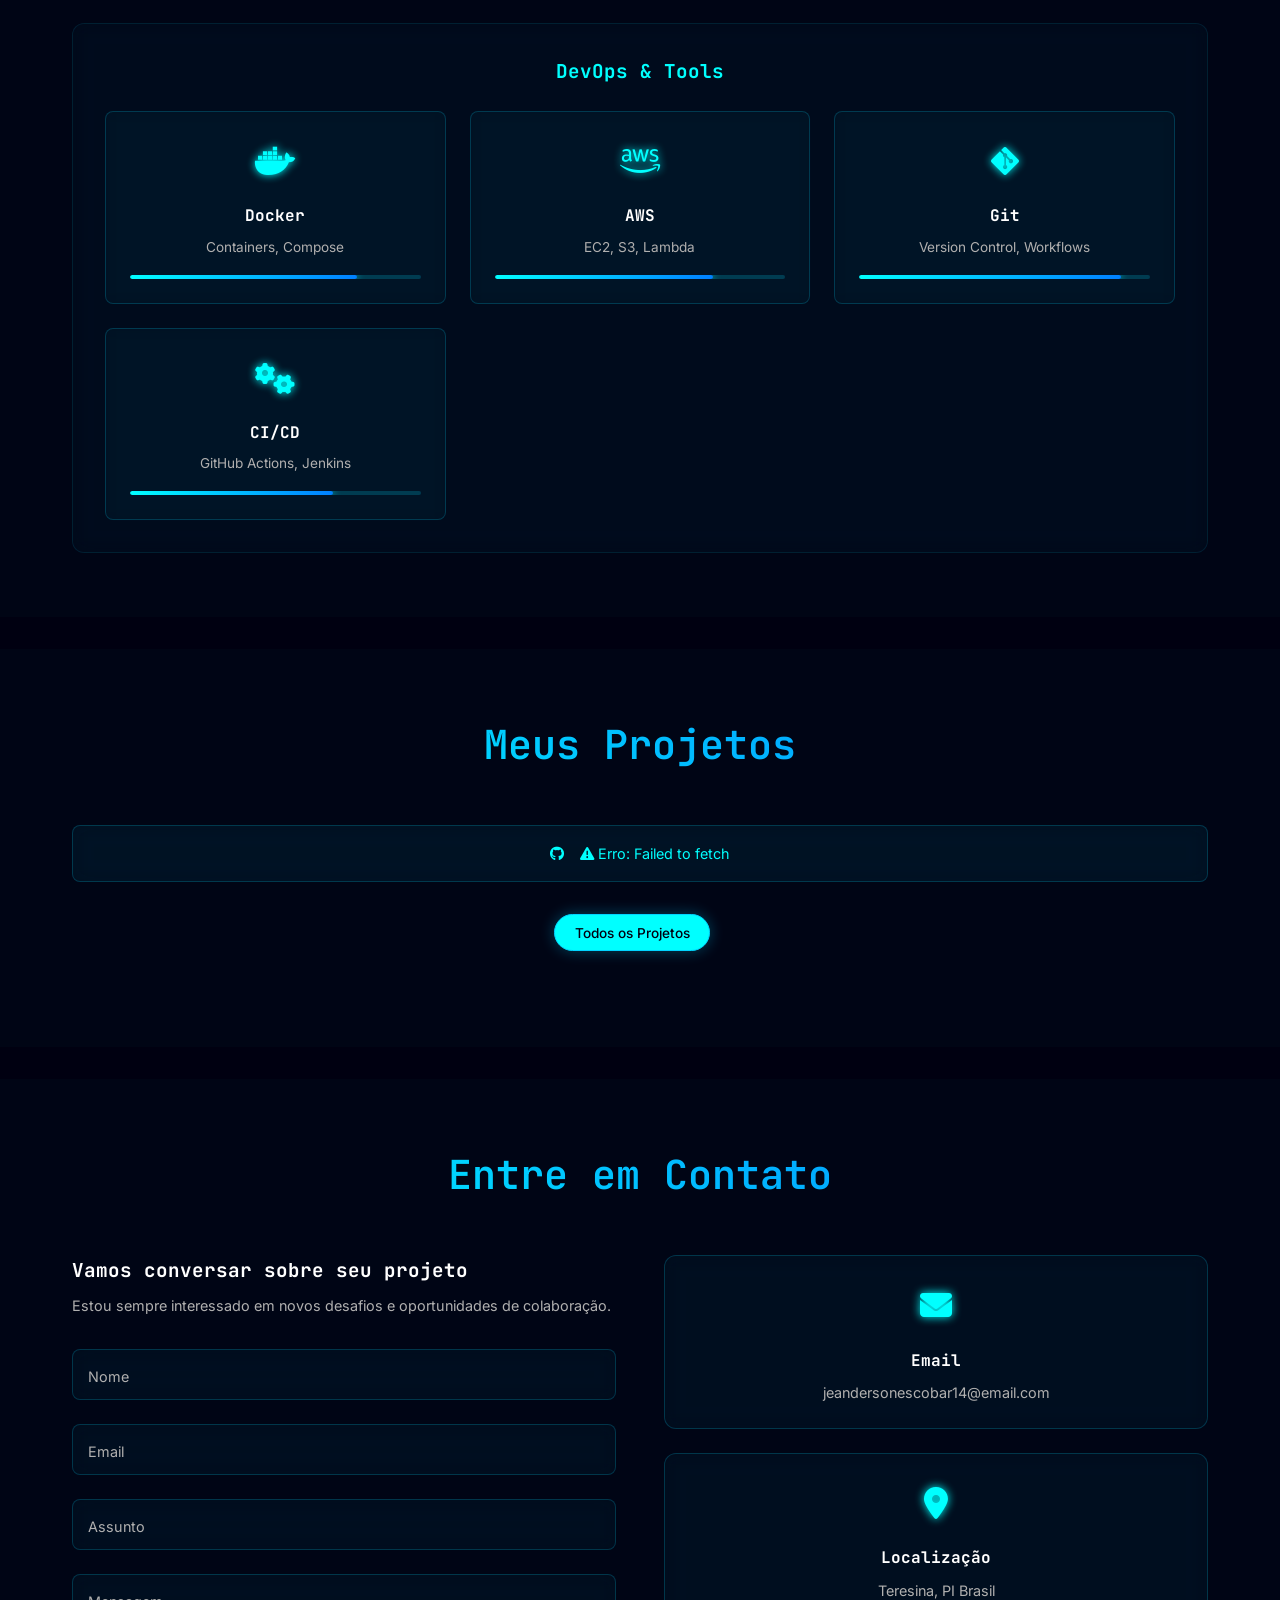
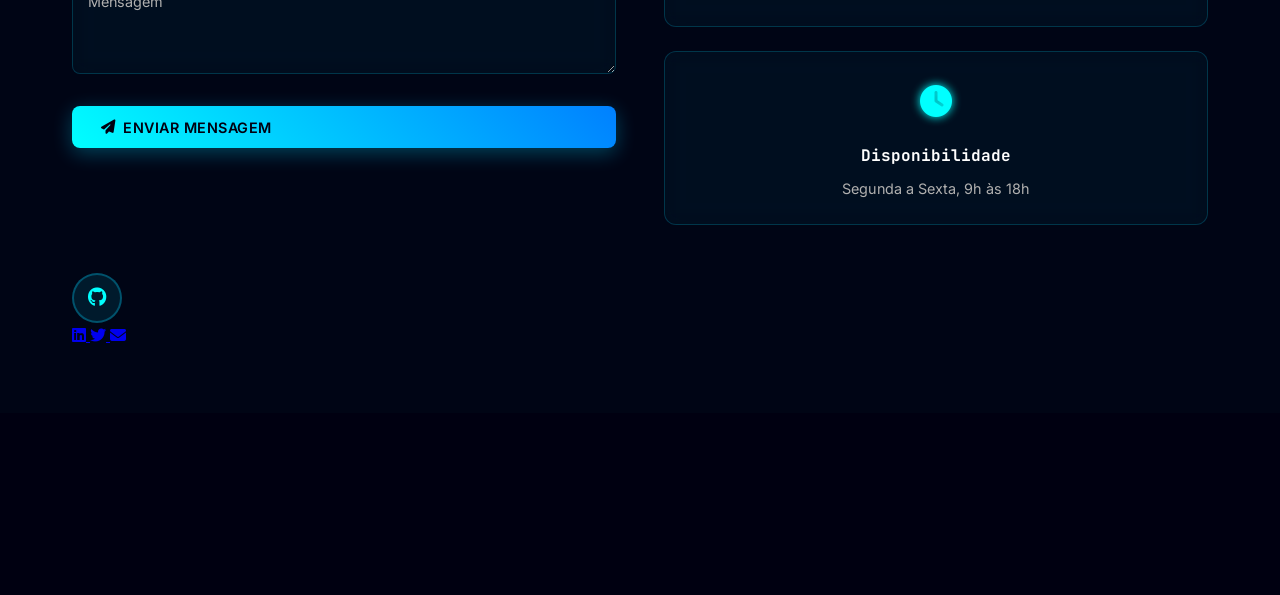
==== commit d6fb0087: "atualização" ====
--- a/index.html
+++ b/index.html
@@ -379,17 +379,17 @@
                     </div>
                 </div>
             </div>
-            <div class="social-links" data-aos="fade-up" data-aos-delay="800">
+            <div class="https://github.com/asafe-escobar" data-aos="fade-up" data-aos-delay="800">
                 <a href="#" class="social-link" title="GitHub">
                     <i class="fab fa-github"></i>
                 </a>
-                <a href="#" class="social-link" title="LinkedIn">
+                <a href="#" class="https://www.linkedin.com/in/asafe-escobar-217594322/" title="LinkedIn">
                     <i class="fab fa-linkedin"></i>
                 </a>
-                <a href="#" class="social-link" title="Twitter">
+                <a href="#" class="https://x.com/Zai65156971" title="Twitter">
                     <i class="fab fa-twitter"></i>
                 </a>
-                <a href="#" class="social-link" title="Email">
+                <a href="#" class="https://mail.google.com/mail/u/0/#inbox" title="Email">
                     <i class="fas fa-envelope"></i>
                 </a>
             </div>
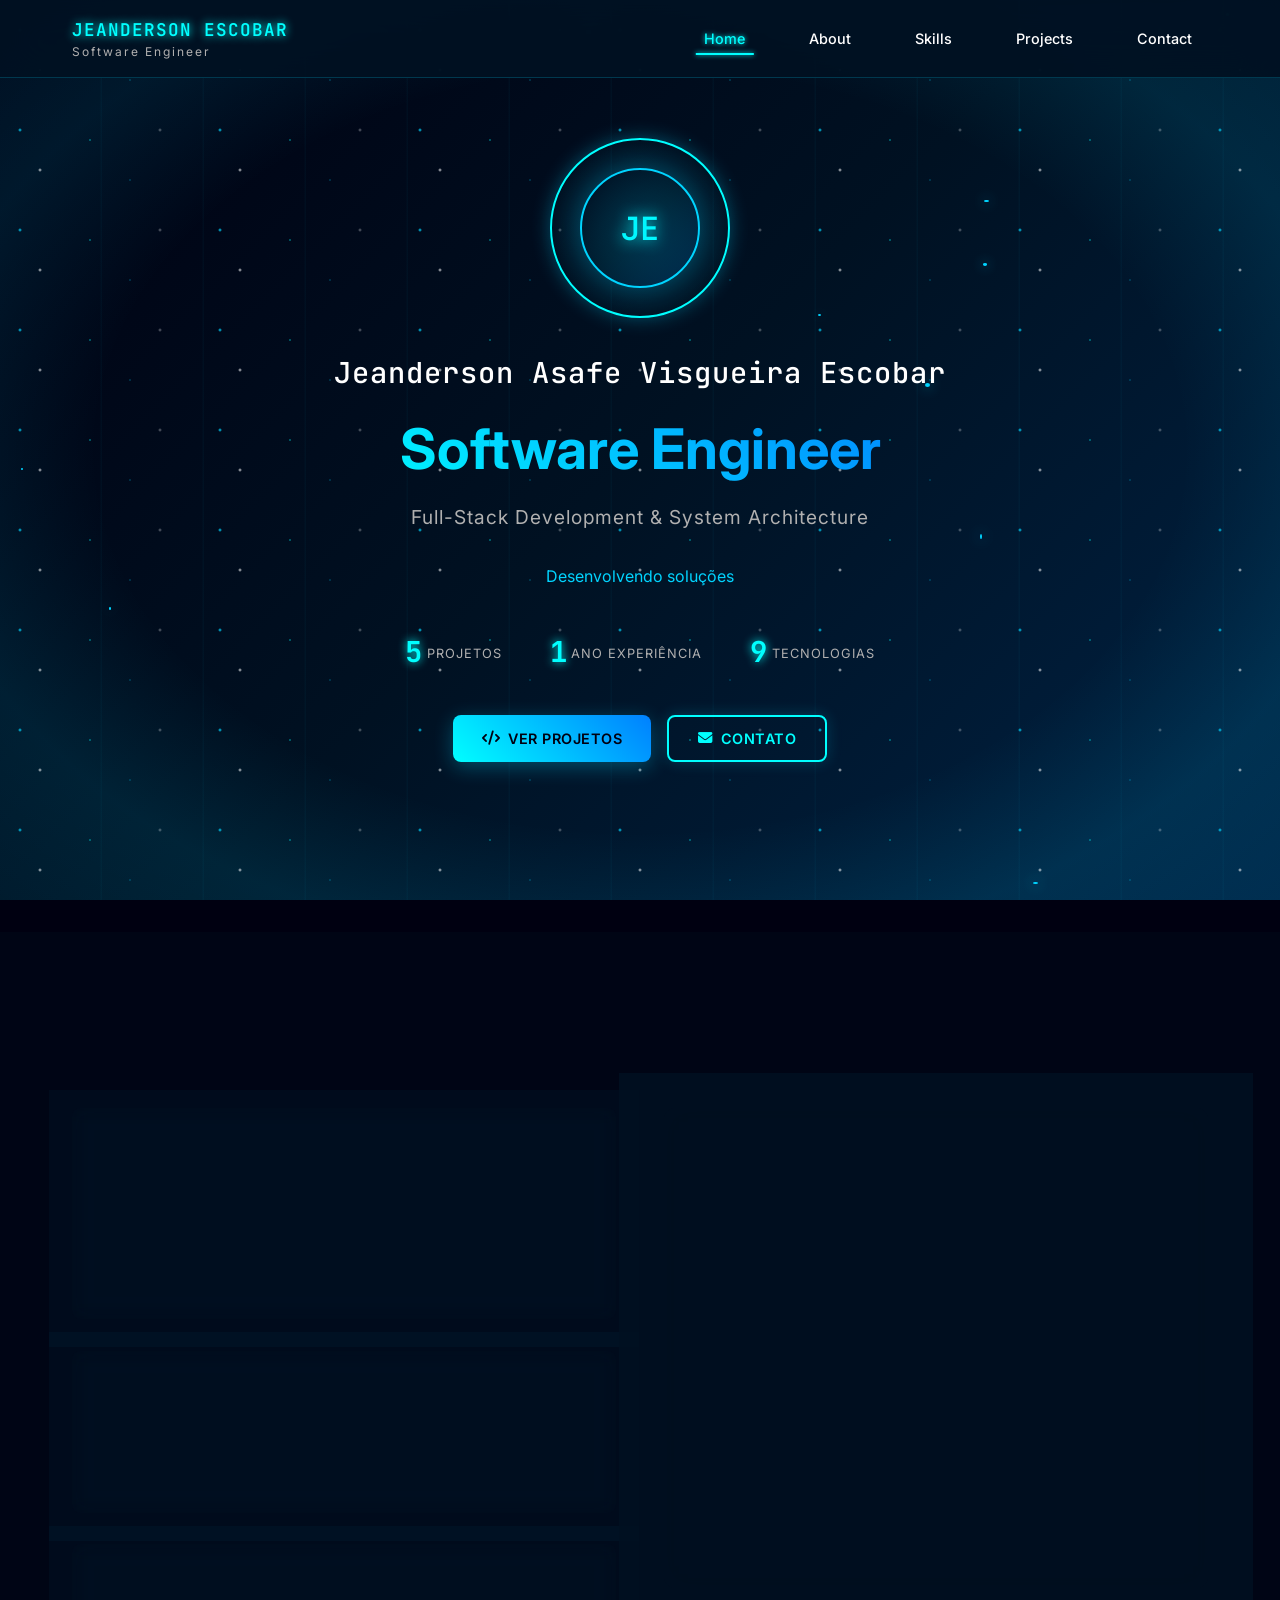
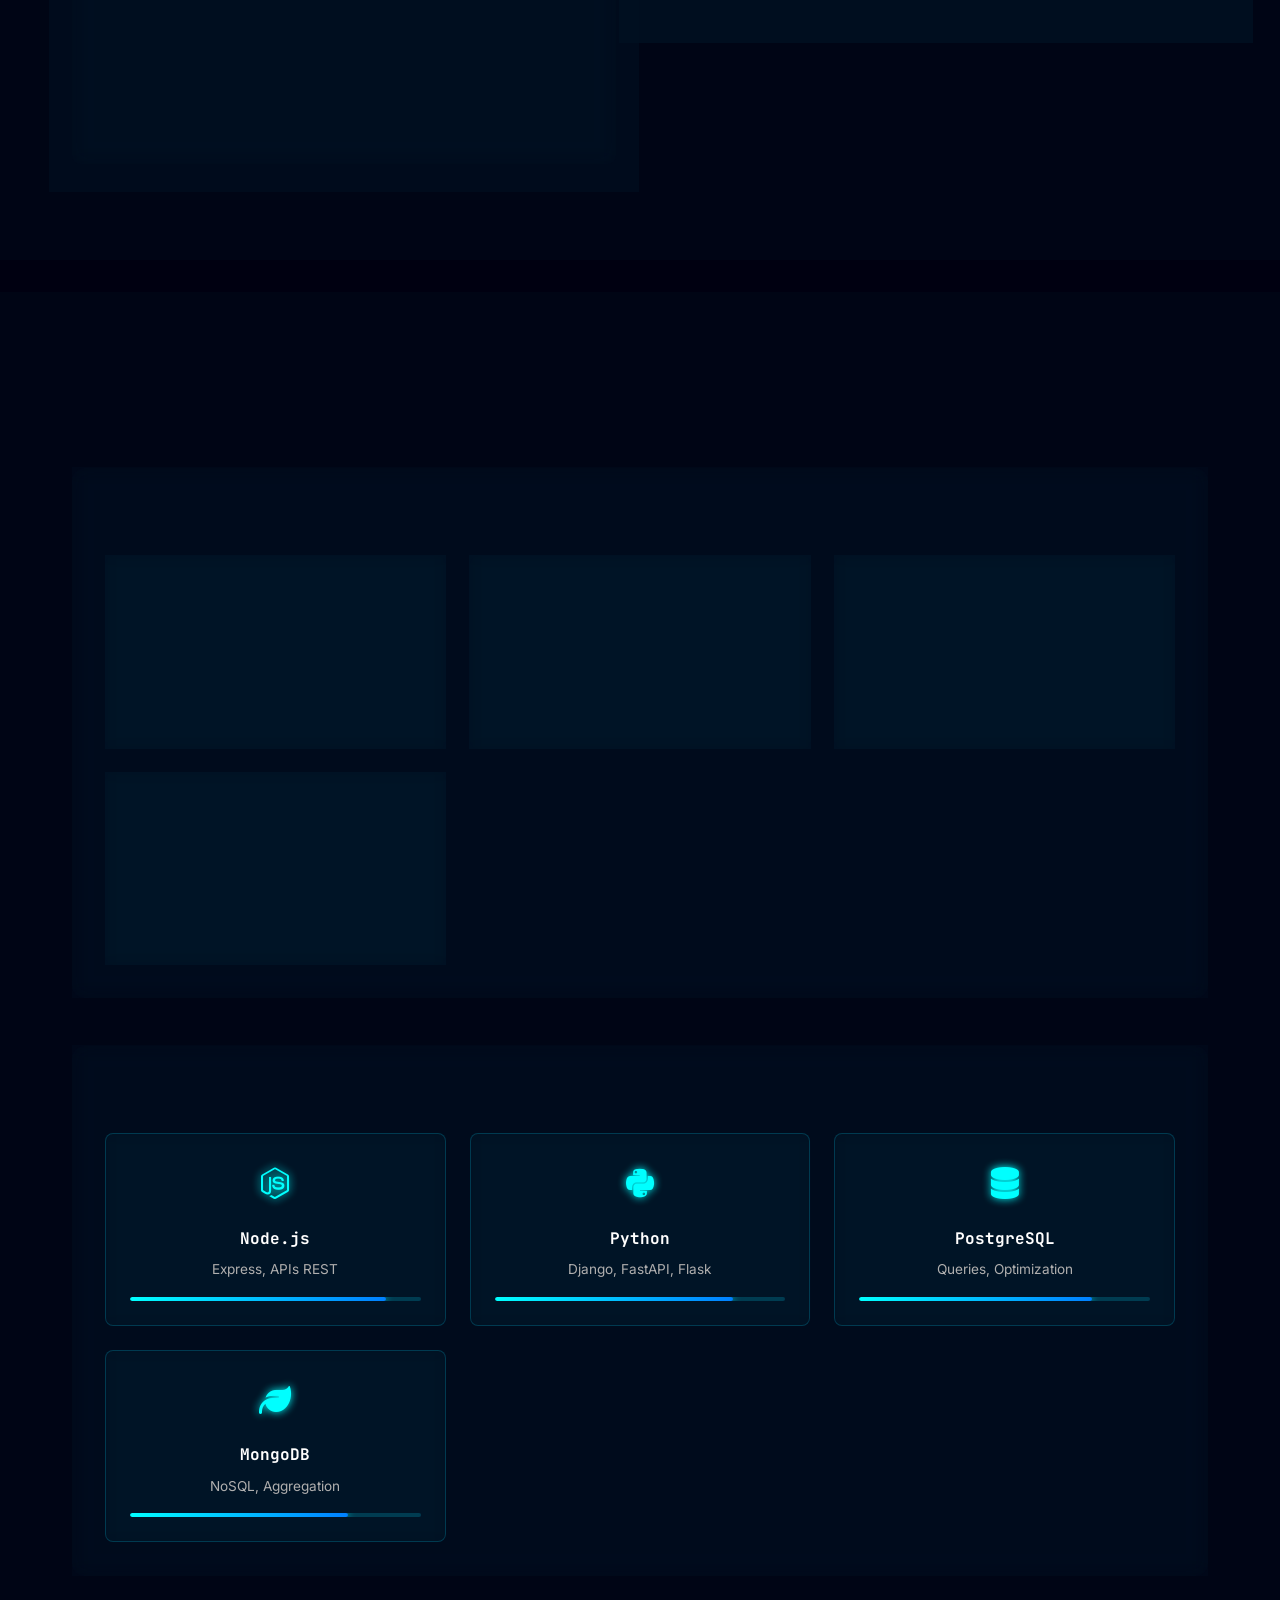
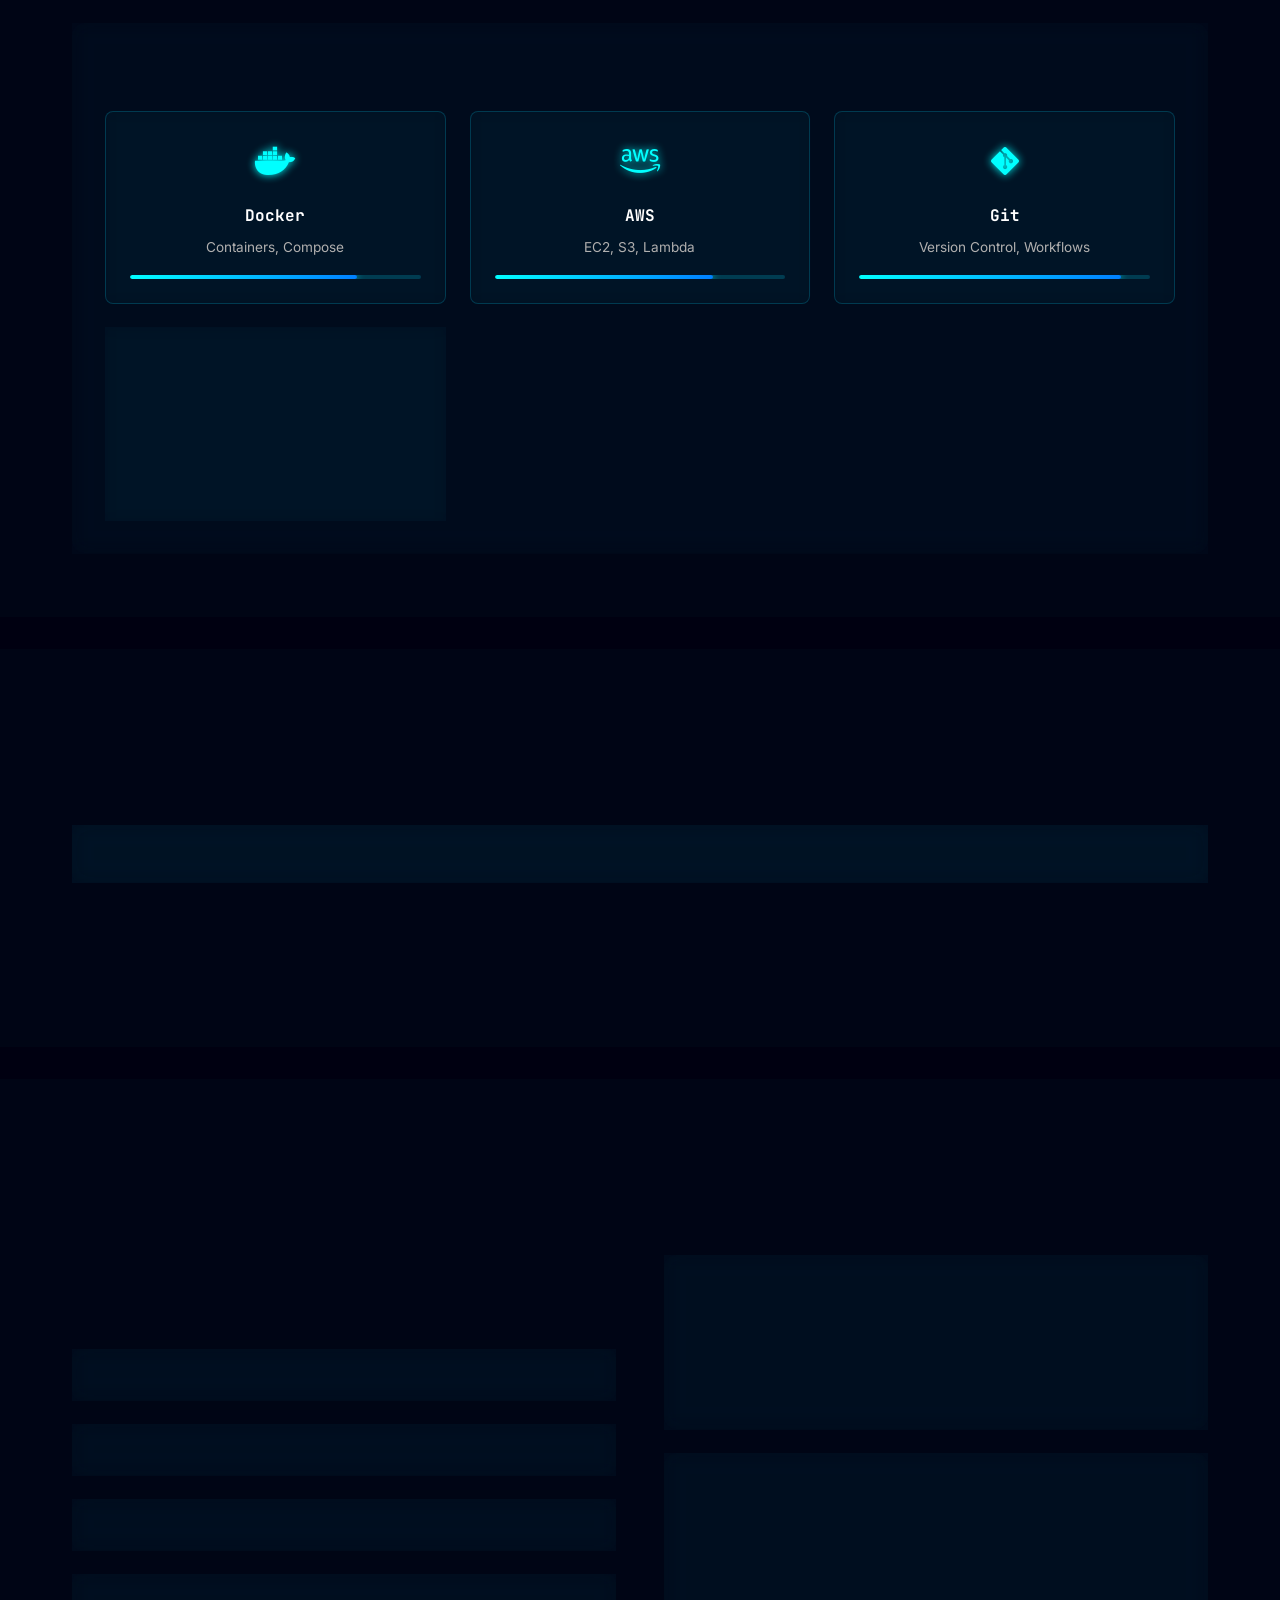
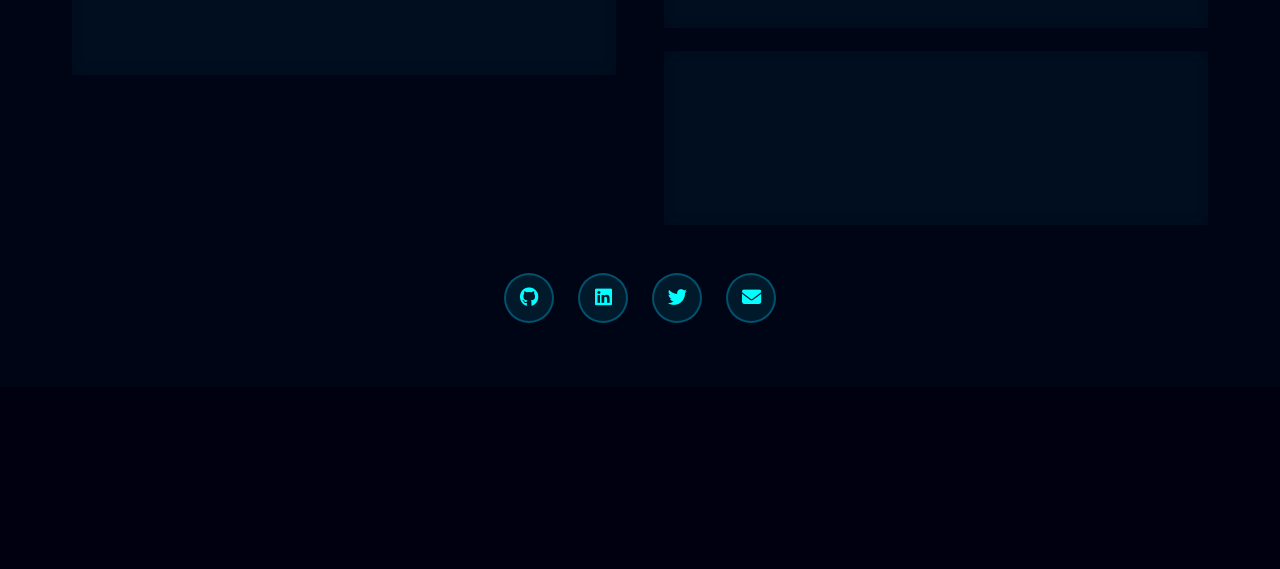
==== commit fb912e1a: "atualização" ====
--- a/index.html
+++ b/index.html
@@ -379,17 +379,17 @@
                     </div>
                 </div>
             </div>
-            <div class="https://github.com/asafe-escobar" data-aos="fade-up" data-aos-delay="800">
-                <a href="#" class="social-link" title="GitHub">
+            <div class="social-links" data-aos="fade-up" data-aos-delay="800">
+                <a href="https://github.com/asafe-escobar" class="social-link" title="GitHub">
                     <i class="fab fa-github"></i>
                 </a>
-                <a href="#" class="https://www.linkedin.com/in/asafe-escobar-217594322/" title="LinkedIn">
+                <a href="https://www.linkedin.com/in/asafe-escobar-217594322/" class="social-link" title="LinkedIn">
                     <i class="fab fa-linkedin"></i>
                 </a>
-                <a href="#" class="https://x.com/Zai65156971" title="Twitter">
+                <a href="https://x.com/Zai65156971" class="social-link" title="Twitter">
                     <i class="fab fa-twitter"></i>
                 </a>
-                <a href="#" class="https://mail.google.com/mail/u/0/#inbox" title="Email">
+                <a href="https://mail.google.com/mail/u/0/#inbox" class="social-link" title="Email">
                     <i class="fas fa-envelope"></i>
                 </a>
             </div>
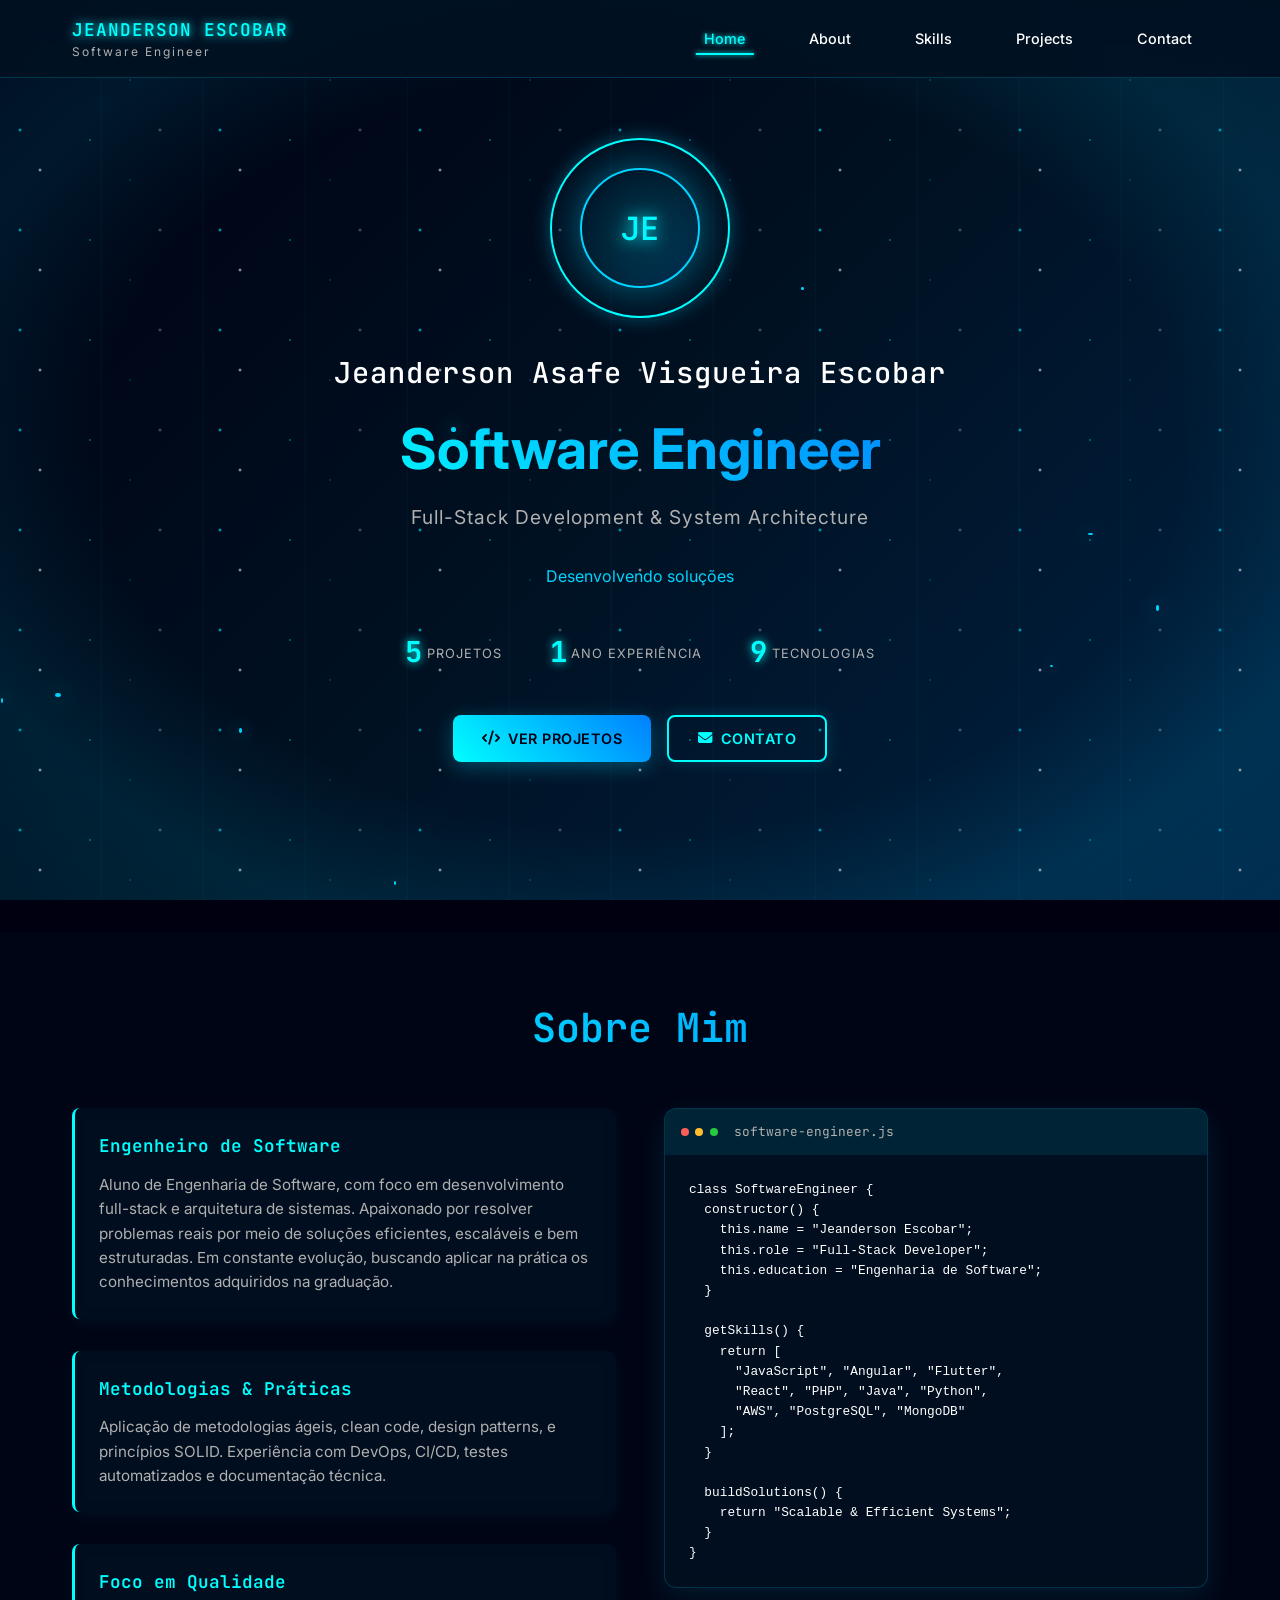
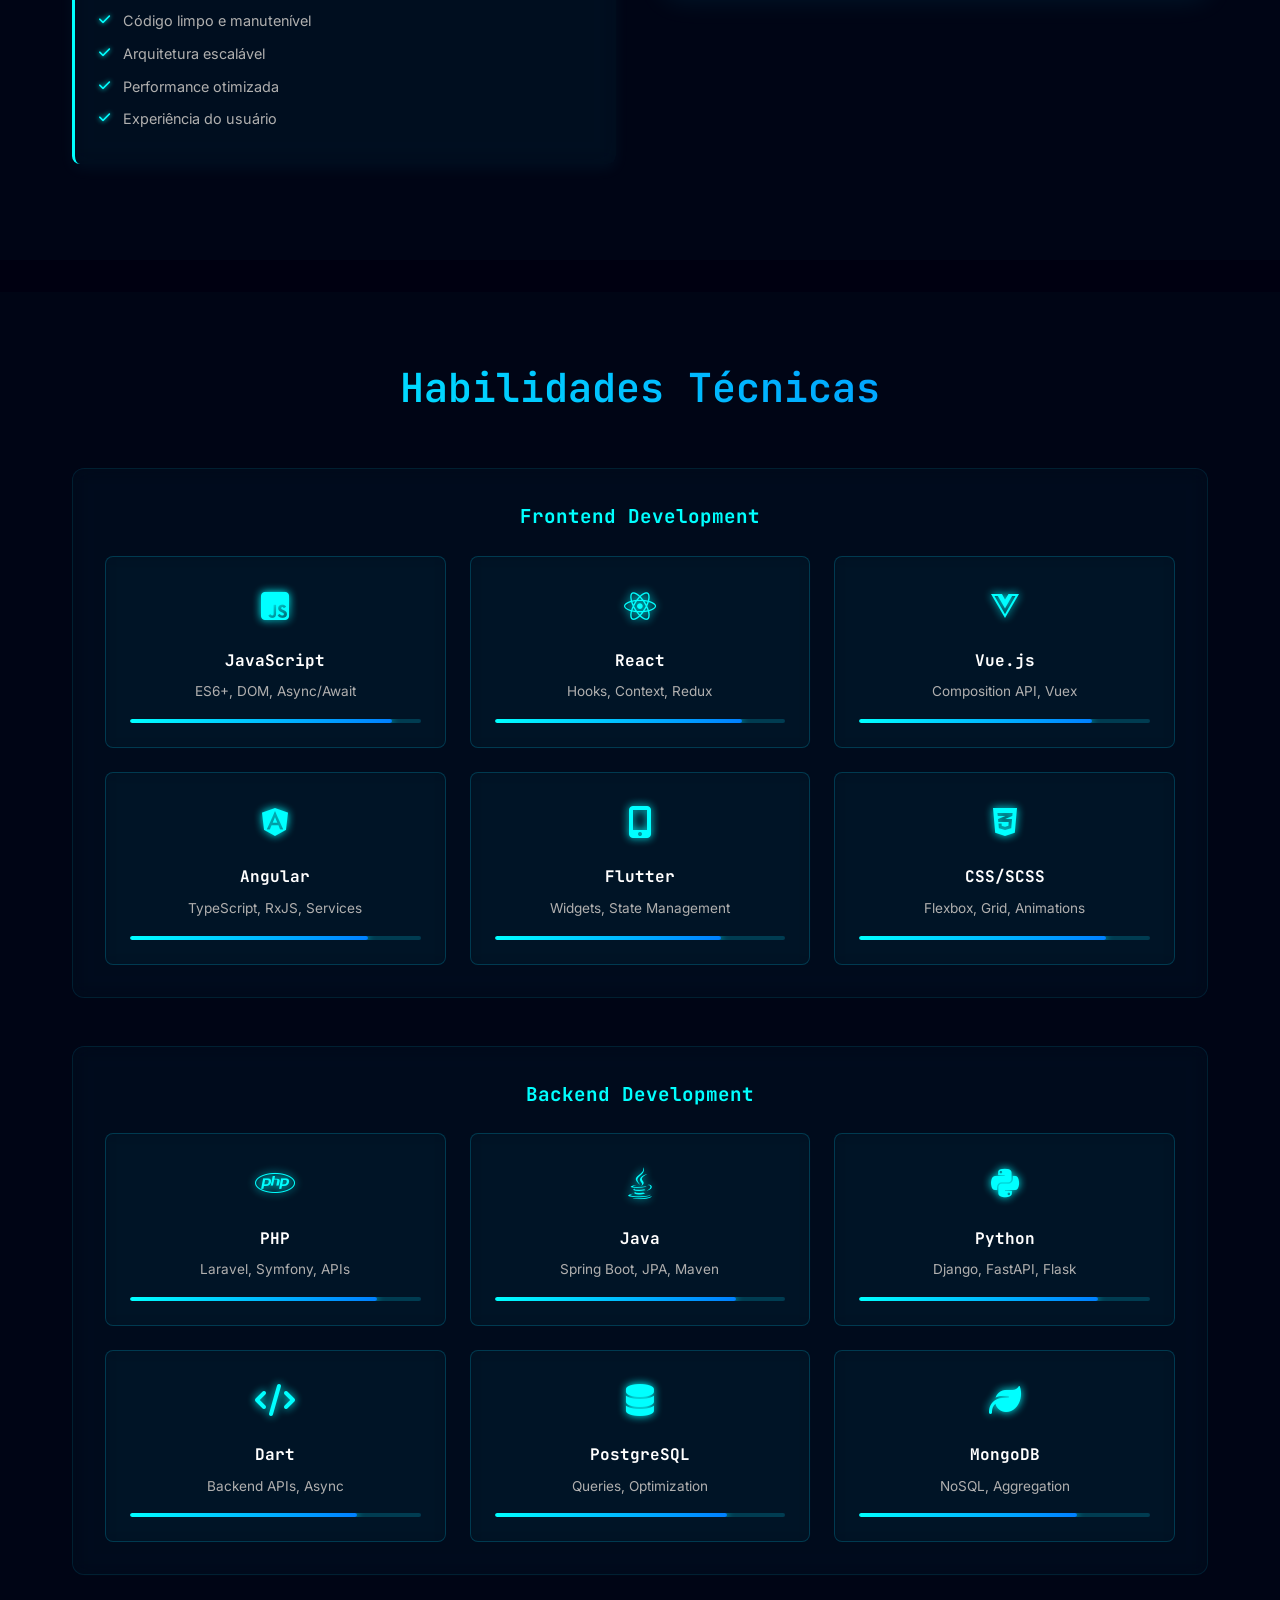
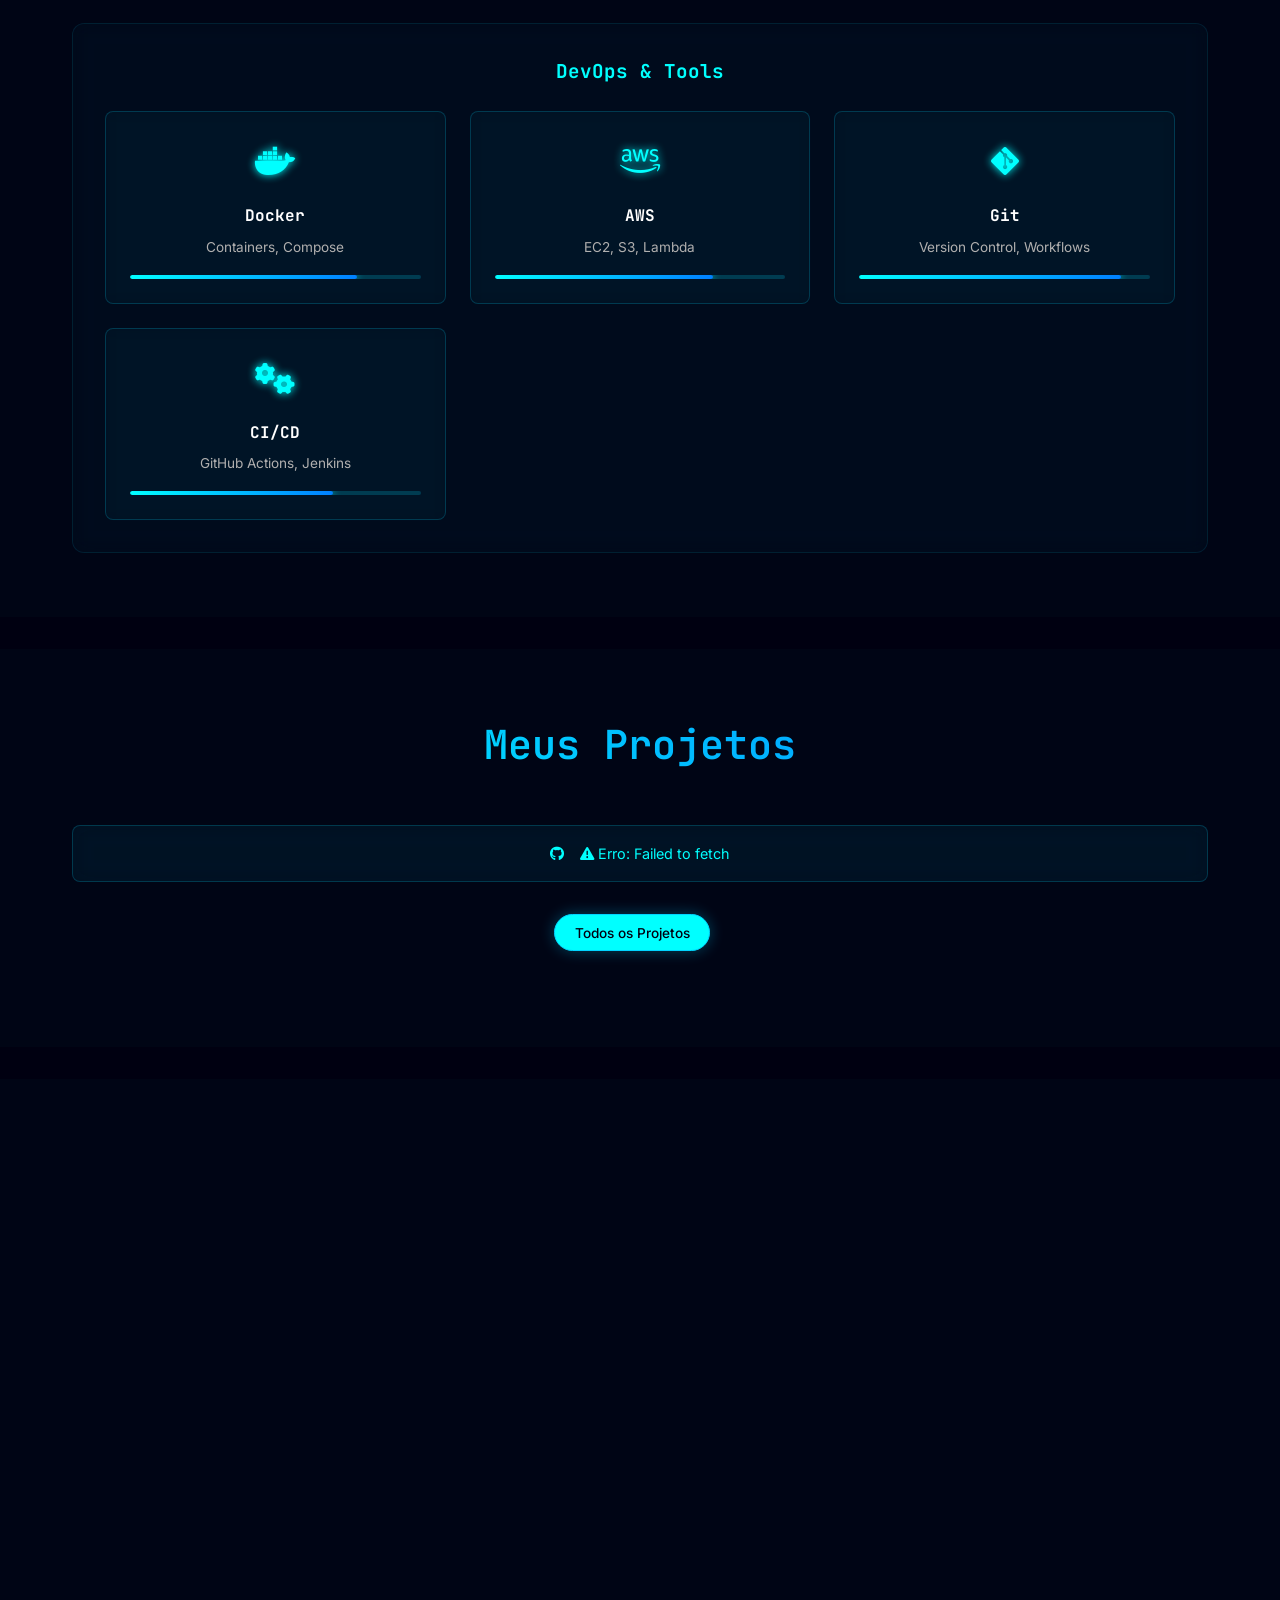
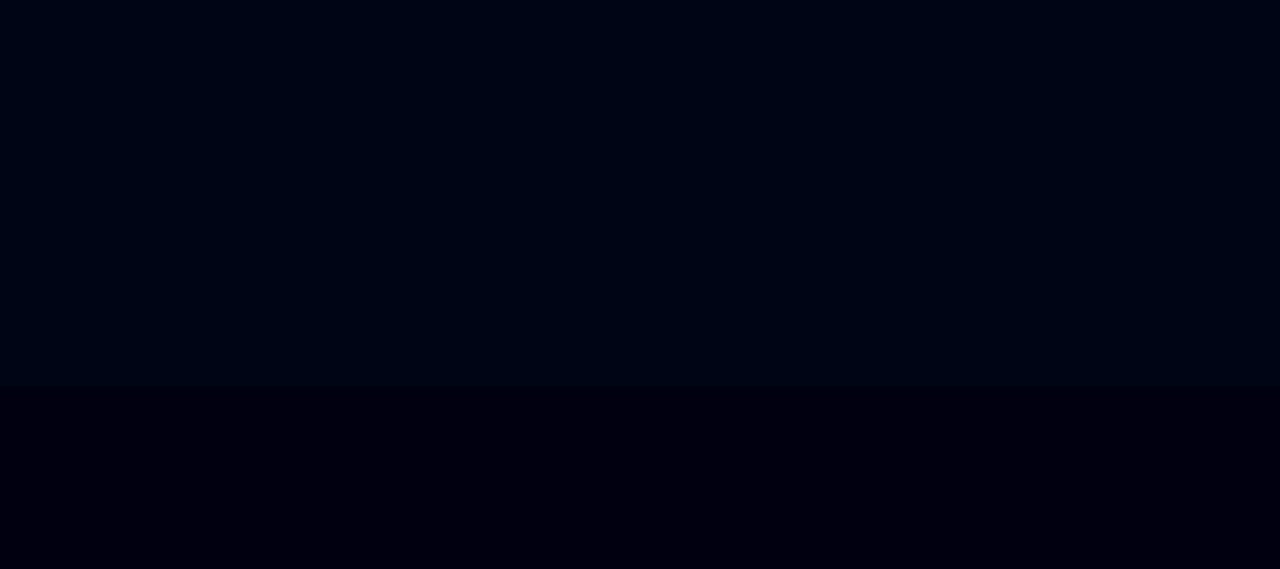
==== commit f1a83732: "M" ====
--- a/index.html
+++ b/index.html
@@ -126,8 +126,8 @@
 
   getSkills() {
     return [
-      "JavaScript", "TypeScript", "Python",
-      "React", "Node.js", "Docker",
+      "JavaScript", "Angular", "Flutter",
+      "React", "PHP", "Java", "Python",
       "AWS", "PostgreSQL", "MongoDB"
     ];
   }
@@ -182,6 +182,26 @@
                                 <div class="level-bar" data-level="80"></div>
                             </div>
                         </div>
+                        <div class="skill-card" data-level="82" data-aos="flip-left" data-aos-delay="450">
+                            <div class="skill-icon">
+                                <i class="fab fa-angular"></i>
+                            </div>
+                            <h4>Angular</h4>
+                            <p>TypeScript, RxJS, Services</p>
+                            <div class="skill-level">
+                                <div class="level-bar" data-level="82"></div>
+                            </div>
+                        </div>
+                        <div class="skill-card" data-level="78" data-aos="flip-left" data-aos-delay="475">
+                            <div class="skill-icon">
+                                <i class="fas fa-mobile-alt"></i>
+                            </div>
+                            <h4>Flutter</h4>
+                            <p>Widgets, State Management</p>
+                            <div class="skill-level">
+                                <div class="level-bar" data-level="78"></div>
+                            </div>
+                        </div>
                         <div class="skill-card" data-level="85" data-aos="flip-left" data-aos-delay="500">
                             <div class="skill-icon">
                                 <i class="fab fa-css3-alt"></i>
@@ -198,14 +218,24 @@
                 <div class="skill-category" data-aos="fade-up" data-aos-delay="200">
                     <h3 class="category-title">Backend Development</h3>
                     <div class="skills-grid">
-                        <div class="skill-card" data-level="88" data-aos="flip-right" data-aos-delay="300">
-                            <div class="skill-icon">
-                                <i class="fab fa-node-js"></i>
-                            </div>
-                            <h4>Node.js</h4>
-                            <p>Express, APIs REST</p>
-                            <div class="skill-level">
-                                <div class="level-bar" data-level="88"></div>
+                        <div class="skill-card" data-level="85" data-aos="flip-right" data-aos-delay="300">
+                            <div class="skill-icon">
+                                <i class="fab fa-php"></i>
+                            </div>
+                            <h4>PHP</h4>
+                            <p>Laravel, Symfony, APIs</p>
+                            <div class="skill-level">
+                                <div class="level-bar" data-level="85"></div>
+                            </div>
+                        </div>
+                        <div class="skill-card" data-level="83" data-aos="flip-right" data-aos-delay="350">
+                            <div class="skill-icon">
+                                <i class="fab fa-java"></i>
+                            </div>
+                            <h4>Java</h4>
+                            <p>Spring Boot, JPA, Maven</p>
+                            <div class="skill-level">
+                                <div class="level-bar" data-level="83"></div>
                             </div>
                         </div>
                         <div class="skill-card" data-level="82" data-aos="flip-right" data-aos-delay="400">
@@ -216,6 +246,16 @@
                             <p>Django, FastAPI, Flask</p>
                             <div class="skill-level">
                                 <div class="level-bar" data-level="82"></div>
+                            </div>
+                        </div>
+                        <div class="skill-card" data-level="78" data-aos="flip-right" data-aos-delay="450">
+                            <div class="skill-icon">
+                                <i class="fas fa-code"></i>
+                            </div>
+                            <h4>Dart</h4>
+                            <p>Backend APIs, Async</p>
+                            <div class="skill-level">
+                                <div class="level-bar" data-level="78"></div>
                             </div>
                         </div>
                         <div class="skill-card" data-level="80" data-aos="flip-right" data-aos-delay="500">
